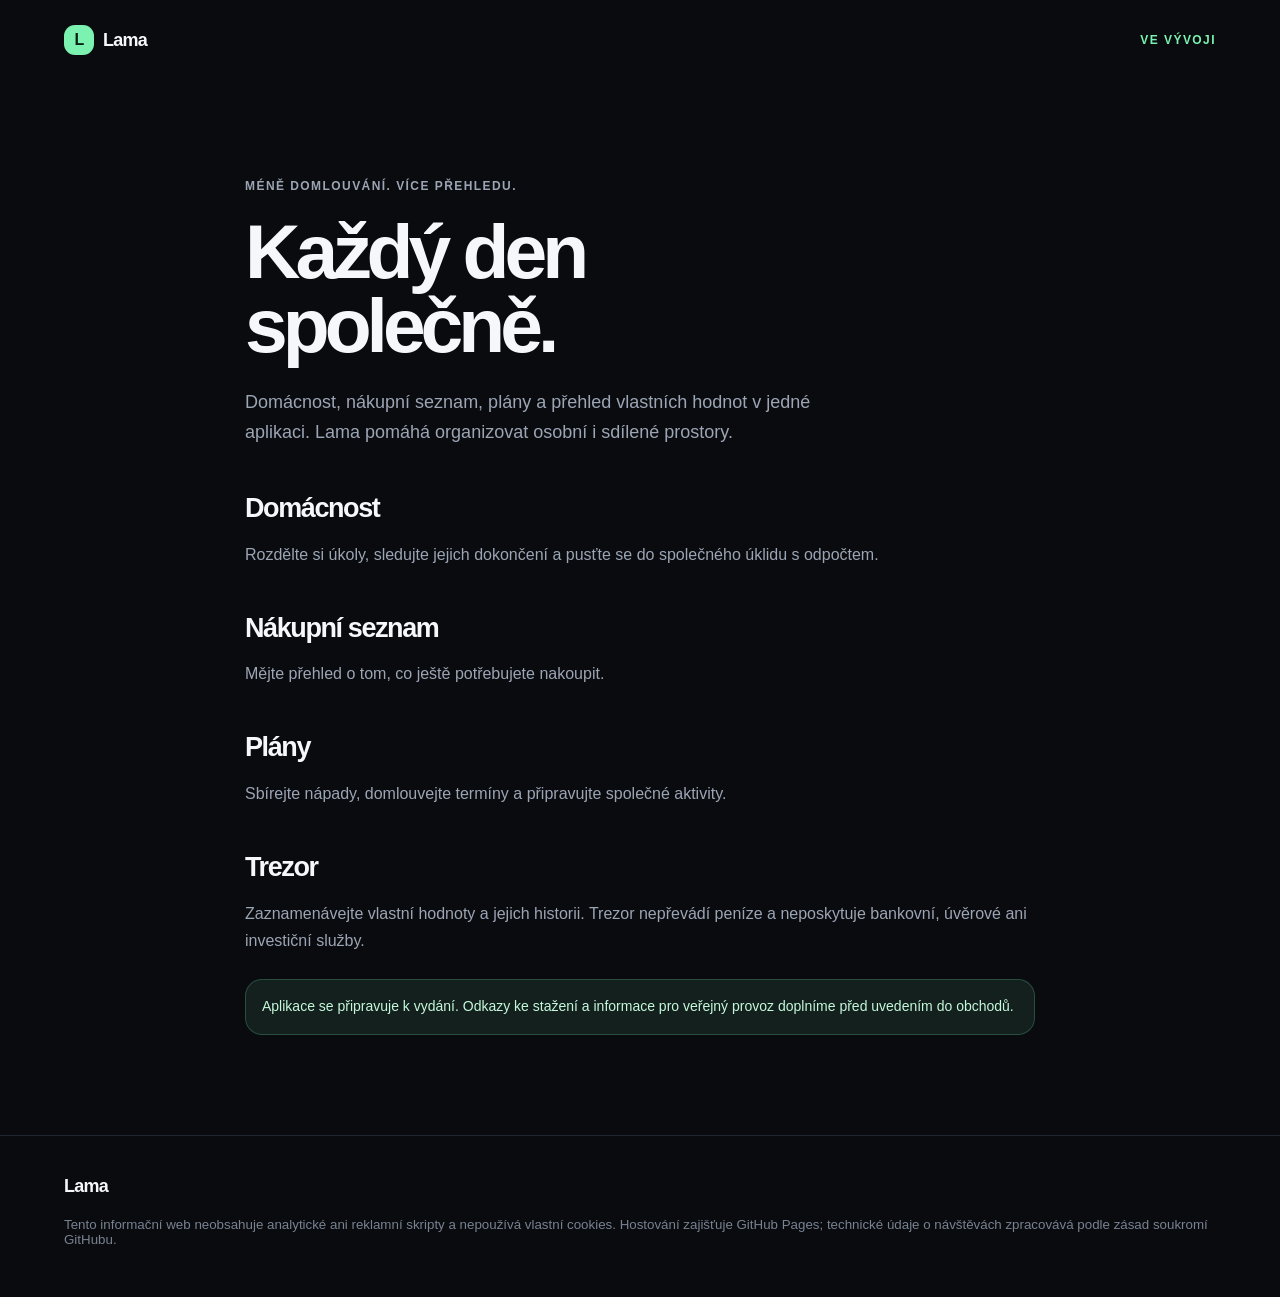
==== index.html @ 0e435565 "Publish Lama information website and authorized ads seller record" ====
<!doctype html>
<html lang="cs"><head><meta charset="utf-8"><meta name="viewport" content="width=device-width,initial-scale=1">
<meta name="description" content="Lama spojuje domácnost, nákupy, plány a přehled vlastních hodnot.">
<title>Lama — společný prostor pro každý den</title><link rel="stylesheet" href="/style.css"></head>
<body><header class="shell nav"><a class="brand" href="/" aria-label="Lama, úvod"><span class="mark" aria-hidden="true">L</span>Lama</a><span class="eyebrow">Ve vývoji</span></header>
<main class="shell legal"><p class="eyebrow">Méně domlouvání. Více přehledu.</p><h1>Každý den společně.</h1>
<p class="lede">Domácnost, nákupní seznam, plány a přehled vlastních hodnot v jedné aplikaci. Lama pomáhá organizovat osobní i sdílené prostory.</p>
<h2>Domácnost</h2><p>Rozdělte si úkoly, sledujte jejich dokončení a pusťte se do společného úklidu s odpočtem.</p>
<h2>Nákupní seznam</h2><p>Mějte přehled o tom, co ještě potřebujete nakoupit.</p>
<h2>Plány</h2><p>Sbírejte nápady, domlouvejte termíny a připravujte společné aktivity.</p>
<h2>Trezor</h2><p>Zaznamenávejte vlastní hodnoty a jejich historii. Trezor nepřevádí peníze a neposkytuje bankovní, úvěrové ani investiční služby.</p>
<div class="notice">Aplikace se připravuje k vydání. Odkazy ke stažení a informace pro veřejný provoz doplníme před uvedením do obchodů.</div>
</main><footer class="footer"><div class="shell"><a class="brand" href="/">Lama</a><small>Tento informační web neobsahuje analytické ani reklamní skripty a nepoužívá vlastní cookies. Hostování zajišťuje GitHub Pages; technické údaje o návštěvách zpracovává podle <a href="https://docs.github.com/en/site-policy/privacy-policies/github-general-privacy-statement">zásad soukromí GitHubu</a>.</small></div></footer></body></html>
---- style.css ----
:root { --ink:#f5f7fa; --muted:#9ca5b4; --surface:#11141a; --line:#242933; --mint:#7cf2b1; --night:#090b0f; }
* { box-sizing:border-box; }
html { scroll-behavior:smooth; background:var(--night); }
body { margin:0; background:var(--night); color:var(--ink); font-family:Arial, Helvetica, sans-serif; }
a { color:inherit; text-decoration:none; }
.shell { width:min(1152px, calc(100% - 40px)); margin:auto; }
.nav { align-items:center; display:flex; height:80px; justify-content:space-between; }
.brand { align-items:center; display:flex; font-size:18px; font-weight:750; gap:9px; letter-spacing:-.04em; }
.mark { align-items:center; background:var(--mint); border-radius:11px; color:#092013; display:inline-flex; font-size:16px; font-weight:900; height:30px; justify-content:center; width:30px; }
.navlinks { color:var(--muted); display:flex; font-size:14px; gap:25px; }.navlinks a:hover { color:var(--ink); }
.button { align-items:center; background:var(--mint); border-radius:999px; color:#092013; display:inline-flex; font-size:14px; font-weight:750; justify-content:center; min-height:44px; padding:0 19px; transition:transform .2s, background .2s; }.button:hover { background:#a3f7ca; transform:translateY(-1px); }.button-quiet { background:#171b22; color:var(--ink); }
.eyebrow { color:var(--mint); font-size:12px; font-weight:800; letter-spacing:.12em; text-transform:uppercase; }
.hero { padding:84px 0 95px; position:relative; overflow:hidden; }.hero:before { background:radial-gradient(circle,rgba(124,242,177,.16),transparent 67%); content:""; height:650px; position:absolute; right:-180px; top:-280px; width:650px; pointer-events:none; }.hero-grid { align-items:center; display:grid; gap:58px; grid-template-columns:1.05fr .95fr; position:relative; }
h1 { font-size:clamp(44px,6vw,78px); letter-spacing:-.065em; line-height:.96; margin:19px 0 24px; max-width:660px; }h2 { font-size:clamp(30px,4vw,49px); letter-spacing:-.052em; line-height:1.02; margin:13px 0 18px; }h3 { letter-spacing:-.03em; margin:13px 0 8px; }.lede { color:var(--muted); font-size:18px; line-height:1.6; max-width:570px; }.actions { display:flex; flex-wrap:wrap; gap:12px; margin-top:31px; }.fine { color:#707987; font-size:12px; line-height:1.5; margin-top:15px; }
.app-preview { background:linear-gradient(145deg,#1a1f28,#0f1218 66%); border:1px solid #343b47; border-radius:38px; box-shadow:0 30px 80px rgba(0,0,0,.44); margin:auto; padding:17px; transform:rotate(5deg); width:min(330px,90%); }.screen { background:#0d1015; border-radius:25px; min-height:520px; overflow:hidden; padding:23px 19px; }.screen-head { color:#a5afbc; display:flex; font-size:11px; justify-content:space-between; }.screen-title { font-size:20px; font-weight:750; letter-spacing:-.04em; margin-top:27px; }.value { font-size:39px; font-weight:800; letter-spacing:-.06em; margin-top:8px; }.rise { color:var(--mint); font-size:12px; margin-top:6px; }.chart { background:linear-gradient(180deg,rgba(124,242,177,.22),transparent); border-bottom:2px solid var(--mint); clip-path:polygon(0 82%,12% 65%,23% 72%,34% 45%,46% 58%,58% 26%,70% 39%,83% 17%,100% 0,100% 100%,0 100%); height:132px; margin-top:29px; opacity:.9; }.mini-card { background:#161a21; border:1px solid #252b34; border-radius:16px; margin-top:18px; padding:15px; }.mini-row { color:#aab2be; display:flex; font-size:12px; justify-content:space-between; }.mini-row strong { color:var(--ink); }
.section { padding:96px 0; }.section-soft { background:#0d1015; border-bottom:1px solid #1d222b; border-top:1px solid #1d222b; }.section-copy { max-width:600px; }.section-copy p { color:var(--muted); line-height:1.65; }.grid3 { display:grid; gap:16px; grid-template-columns:repeat(3,1fr); margin-top:40px; }.card { background:#11141a; border:1px solid #252b34; border-radius:22px; padding:26px; }.card p { color:var(--muted); font-size:14px; line-height:1.6; }.icon { align-items:center; background:#17231d; border-radius:12px; color:var(--mint); display:flex; font-size:19px; height:40px; justify-content:center; width:40px; }
.loop { align-items:stretch; display:grid; gap:13px; grid-template-columns:repeat(4,1fr); margin-top:42px; }.loop-step { background:#11141a; border:1px solid #252b34; border-radius:18px; min-height:153px; padding:21px; }.loop-step b { color:var(--mint); font-size:12px; letter-spacing:.1em; }.loop-step p { color:var(--muted); font-size:14px; line-height:1.5; }.split { align-items:center; display:grid; gap:76px; grid-template-columns:1fr 1fr; }.shield { align-items:center; background:radial-gradient(circle at 50% 38%,rgba(124,242,177,.24),transparent 43%),#11141a; border:1px solid #252b34; border-radius:28px; display:flex; font-size:90px; justify-content:center; min-height:330px; }.notice { background:rgba(124,242,177,.09); border:1px solid rgba(124,242,177,.22); border-radius:17px; color:#c5f8db; font-size:14px; line-height:1.55; margin-top:25px; padding:16px; }
.pricing { align-items:end; background:linear-gradient(135deg,#14211b,#11141a 60%); border:1px solid #2a4436; border-radius:27px; display:flex; justify-content:space-between; margin-top:42px; padding:34px; }.pricing p { color:var(--muted); margin:7px 0 0; }.faq { border-top:1px solid var(--line); margin-top:38px; }.faq details { border-bottom:1px solid var(--line); padding:19px 0; }.faq summary { cursor:pointer; font-weight:700; list-style:none; }.faq summary:after { color:var(--mint); content:"+"; float:right; font-size:22px; }.faq p { color:var(--muted); line-height:1.6; max-width:740px; }.footer { border-top:1px solid #202630; padding:40px 0 50px; }.footer-top { display:flex; justify-content:space-between; gap:24px; }.footer small { color:#788290; display:block; margin-top:20px; }.footer-links { color:var(--muted); display:flex; flex-wrap:wrap; font-size:13px; gap:16px; }
.legal { padding:84px 0 100px; max-width:790px; }.legal p, .legal li { color:var(--muted); line-height:1.7; }.legal h2 { font-size:27px; margin-top:47px; }.status-card { background:#11141a; border:1px solid #252b34; border-radius:20px; margin-top:28px; padding:23px; }.health { align-items:center; display:flex; justify-content:space-between; padding:12px 0; }.pill { border-radius:999px; font-size:12px; font-weight:700; padding:6px 10px; }.ok { background:#153523; color:#9cf4bf; }
@media (max-width:760px) { .shell{width:min(100% - 32px,1152px)} .navlinks{display:none} .hero{padding:52px 0 64px}.hero-grid,.split{grid-template-columns:1fr;gap:42px}.app-preview{transform:none}.grid3,.loop{grid-template-columns:1fr}.section{padding:68px 0}.pricing,.footer-top{align-items:flex-start;flex-direction:column}.pricing{gap:22px}.nav .button{min-height:38px;padding:0 14px} }
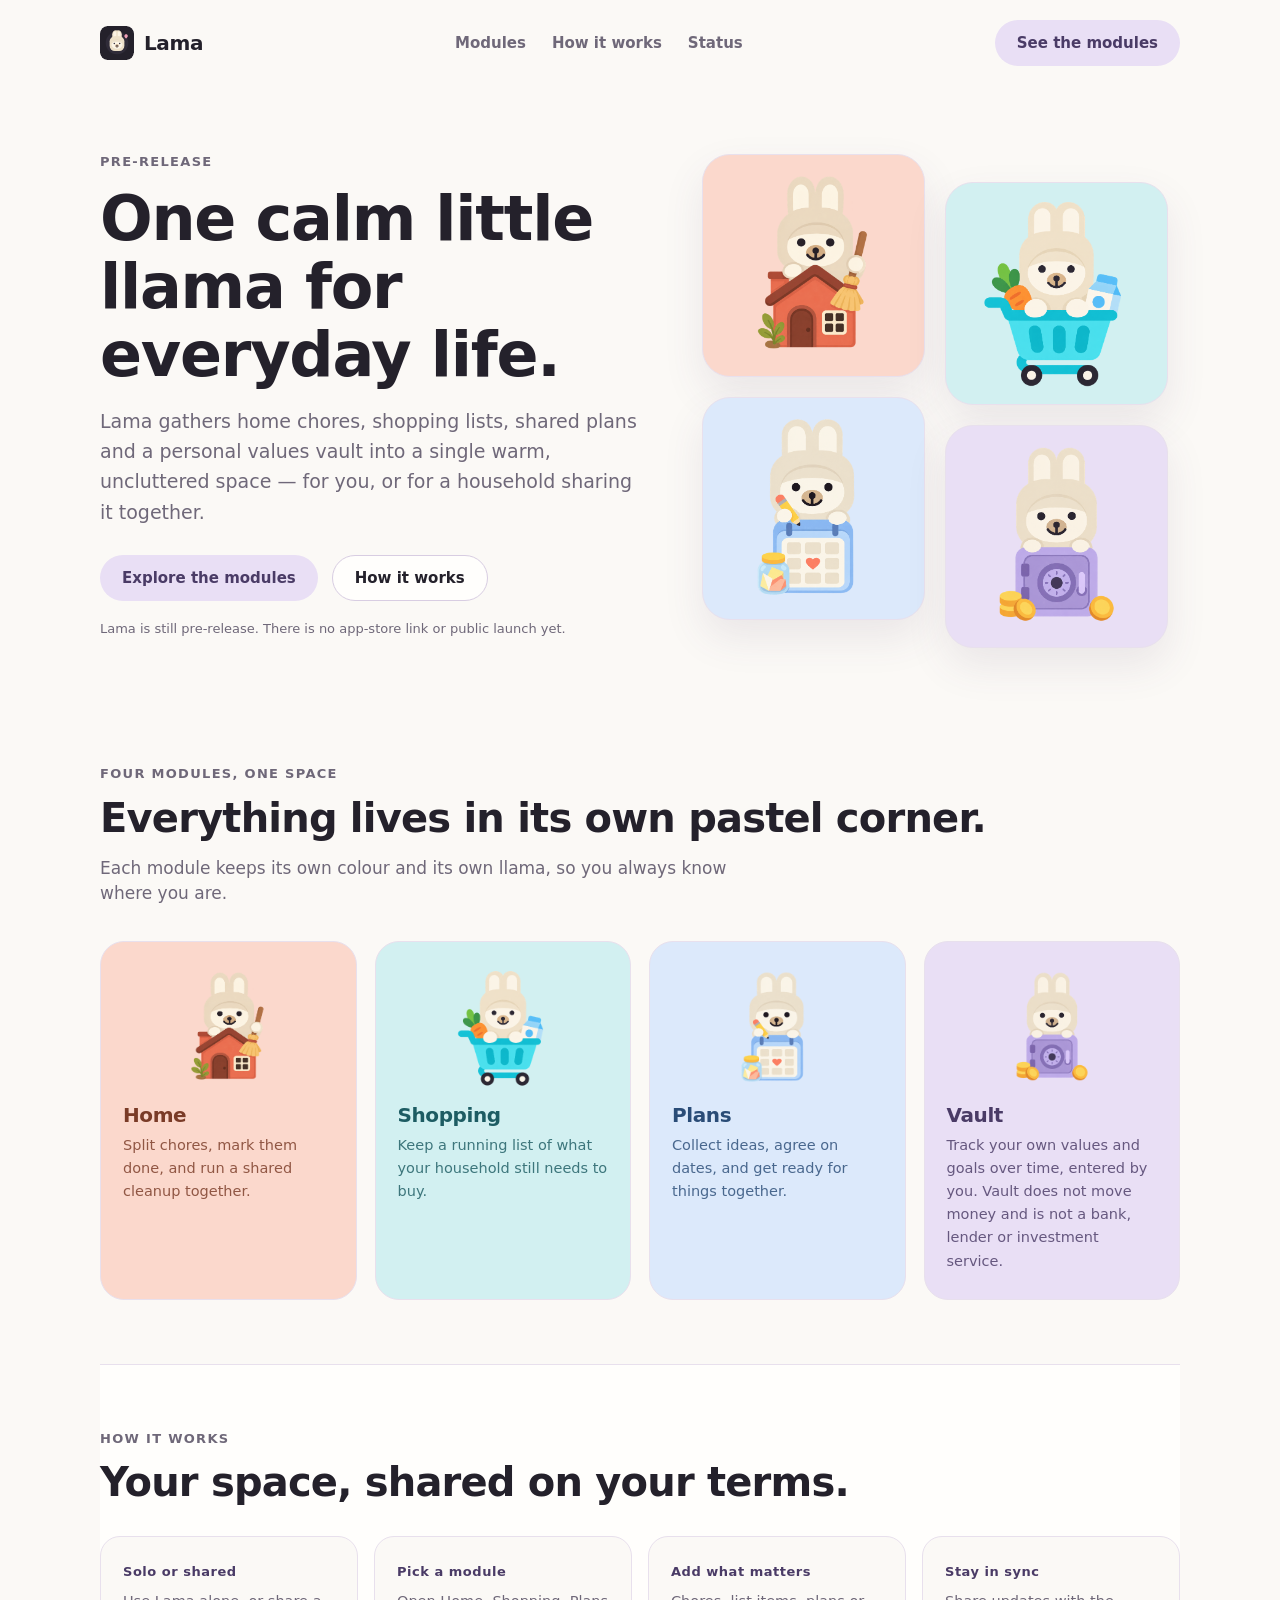
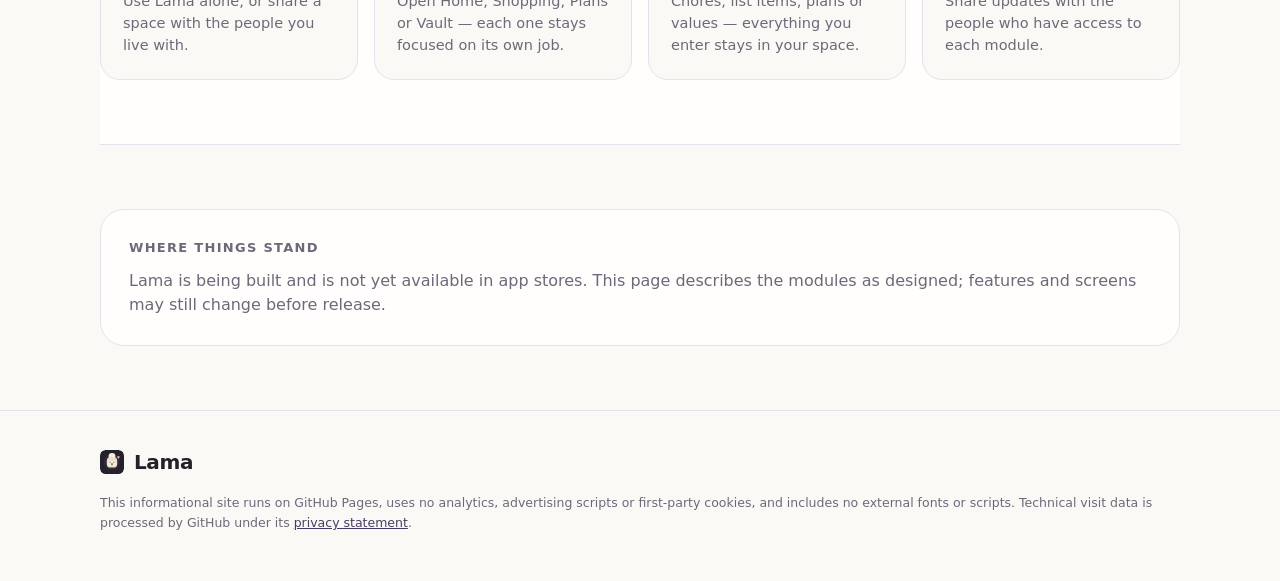
==== commit 4be92f8c: "Refresh Lama website in English with app illustrations" ====
--- a/index.html
+++ b/index.html
@@ -1,13 +1,94 @@
 <!doctype html>
-<html lang="cs"><head><meta charset="utf-8"><meta name="viewport" content="width=device-width,initial-scale=1">
-<meta name="description" content="Lama spojuje domácnost, nákupy, plány a přehled vlastních hodnot.">
-<title>Lama — společný prostor pro každý den</title><link rel="stylesheet" href="/style.css"></head>
-<body><header class="shell nav"><a class="brand" href="/" aria-label="Lama, úvod"><span class="mark" aria-hidden="true">L</span>Lama</a><span class="eyebrow">Ve vývoji</span></header>
-<main class="shell legal"><p class="eyebrow">Méně domlouvání. Více přehledu.</p><h1>Každý den společně.</h1>
-<p class="lede">Domácnost, nákupní seznam, plány a přehled vlastních hodnot v jedné aplikaci. Lama pomáhá organizovat osobní i sdílené prostory.</p>
-<h2>Domácnost</h2><p>Rozdělte si úkoly, sledujte jejich dokončení a pusťte se do společného úklidu s odpočtem.</p>
-<h2>Nákupní seznam</h2><p>Mějte přehled o tom, co ještě potřebujete nakoupit.</p>
-<h2>Plány</h2><p>Sbírejte nápady, domlouvejte termíny a připravujte společné aktivity.</p>
-<h2>Trezor</h2><p>Zaznamenávejte vlastní hodnoty a jejich historii. Trezor nepřevádí peníze a neposkytuje bankovní, úvěrové ani investiční služby.</p>
-<div class="notice">Aplikace se připravuje k vydání. Odkazy ke stažení a informace pro veřejný provoz doplníme před uvedením do obchodů.</div>
-</main><footer class="footer"><div class="shell"><a class="brand" href="/">Lama</a><small>Tento informační web neobsahuje analytické ani reklamní skripty a nepoužívá vlastní cookies. Hostování zajišťuje GitHub Pages; technické údaje o návštěvách zpracovává podle <a href="https://docs.github.com/en/site-policy/privacy-policies/github-general-privacy-statement">zásad soukromí GitHubu</a>.</small></div></footer></body></html>
+<html lang="en"><head><meta charset="utf-8"><meta name="viewport" content="width=device-width,initial-scale=1">
+<meta name="description" content="Lama brings home chores, shopping lists, plans and a personal values vault into one calm, shared space.">
+<title>Lama — one calm space for home, shopping, plans and your vault</title><link rel="stylesheet" href="/style.css"></head>
+<body>
+<header class="shell nav">
+  <a class="brand" href="/" aria-label="Lama, home">
+    <img class="brand-mark" src="/assets/lama-icon.svg" alt="" width="34" height="34">
+    <span>Lama</span>
+  </a>
+  <nav class="navlinks" aria-label="Sections">
+    <a href="#modules">Modules</a>
+    <a href="#how">How it works</a>
+    <a href="#status">Status</a>
+  </nav>
+  <a class="button" href="#modules">See the modules</a>
+</header>
+
+<main>
+  <section class="shell hero">
+    <div class="hero-grid">
+      <div class="hero-copy">
+        <p class="eyebrow">Pre-release</p>
+        <h1>One calm little llama for everyday life.</h1>
+        <p class="lede">Lama gathers home chores, shopping lists, shared plans and a personal values vault into a single warm, uncluttered space — for you, or for a household sharing it together.</p>
+        <div class="actions">
+          <a class="button" href="#modules">Explore the modules</a>
+          <a class="button button-quiet" href="#how">How it works</a>
+        </div>
+        <p class="fine">Lama is still pre-release. There is no app-store link or public launch yet.</p>
+      </div>
+      <div class="hero-art" aria-hidden="true">
+        <img src="/assets/lama-home-painted.png" alt="" class="hero-llama hero-llama-home">
+        <img src="/assets/lama-shopping-app-v3.png" alt="" class="hero-llama hero-llama-shopping">
+        <img src="/assets/lama-plans-painted.png" alt="" class="hero-llama hero-llama-plans">
+        <img src="/assets/lama-vault-app-v3.png" alt="" class="hero-llama hero-llama-vault">
+      </div>
+    </div>
+  </section>
+
+  <section id="modules" class="shell section">
+    <p class="eyebrow">Four modules, one space</p>
+    <h2>Everything lives in its own pastel corner.</h2>
+    <p class="section-lede">Each module keeps its own colour and its own llama, so you always know where you are.</p>
+    <div class="grid4">
+      <article class="card card-home">
+        <img src="/assets/lama-home-painted.png" alt="Illustration of the Lama home llama holding a broom" width="120" height="120">
+        <h3>Home</h3>
+        <p>Split chores, mark them done, and run a shared cleanup together.</p>
+      </article>
+      <article class="card card-shopping">
+        <img src="/assets/lama-shopping-app-v3.png" alt="Illustration of the Lama shopping llama with a full cart" width="120" height="120">
+        <h3>Shopping</h3>
+        <p>Keep a running list of what your household still needs to buy.</p>
+      </article>
+      <article class="card card-plans">
+        <img src="/assets/lama-plans-painted.png" alt="Illustration of the Lama plans llama holding a pencil" width="120" height="120">
+        <h3>Plans</h3>
+        <p>Collect ideas, agree on dates, and get ready for things together.</p>
+      </article>
+      <article class="card card-vault">
+        <img src="/assets/lama-vault-app-v3.png" alt="Illustration of the Lama vault llama with a safe" width="120" height="120">
+        <h3>Vault</h3>
+        <p>Track your own values and goals over time, entered by you. Vault does not move money and is not a bank, lender or investment service.</p>
+      </article>
+    </div>
+  </section>
+
+  <section id="how" class="shell section section-soft">
+    <p class="eyebrow">How it works</p>
+    <h2>Your space, shared on your terms.</h2>
+    <div class="loop">
+      <div class="loop-step"><b>Solo or shared</b><p>Use Lama alone, or share a space with the people you live with.</p></div>
+      <div class="loop-step"><b>Pick a module</b><p>Open Home, Shopping, Plans or Vault — each one stays focused on its own job.</p></div>
+      <div class="loop-step"><b>Add what matters</b><p>Chores, list items, plans or values — everything you enter stays in your space.</p></div>
+      <div class="loop-step"><b>Stay in sync</b><p>Share updates with the people who have access to each module.</p></div>
+    </div>
+  </section>
+
+  <section id="status" class="shell section">
+    <div class="status-card">
+      <p class="eyebrow">Where things stand</p>
+      <p>Lama is being built and is not yet available in app stores. This page describes the modules as designed; features and screens may still change before release.</p>
+    </div>
+  </section>
+</main>
+
+<footer class="footer">
+  <div class="shell footer-inner">
+    <a class="brand" href="/"><img class="brand-mark" src="/assets/lama-icon.svg" alt="" width="24" height="24"><span>Lama</span></a>
+    <small>This informational site runs on GitHub Pages, uses no analytics, advertising scripts or first-party cookies, and includes no external fonts or scripts. Technical visit data is processed by GitHub under its <a href="https://docs.github.com/en/site-policy/privacy-policies/github-general-privacy-statement">privacy statement</a>.</small>
+  </div>
+</footer>
+</body></html>
--- a/style.css
+++ b/style.css
@@ -1,22 +1,204 @@
-
-
-:root { --ink:#f5f7fa; --muted:#9ca5b4; --surface:#11141a; --line:#242933; --mint:#7cf2b1; --night:#090b0f; }
-* { box-sizing:border-box; }
-html { scroll-behavior:smooth; background:var(--night); }
-body { margin:0; background:var(--night); color:var(--ink); font-family:Arial, Helvetica, sans-serif; }
-a { color:inherit; text-decoration:none; }
-.shell { width:min(1152px, calc(100% - 40px)); margin:auto; }
-.nav { align-items:center; display:flex; height:80px; justify-content:space-between; }
-.brand { align-items:center; display:flex; font-size:18px; font-weight:750; gap:9px; letter-spacing:-.04em; }
-.mark { align-items:center; background:var(--mint); border-radius:11px; color:#092013; display:inline-flex; font-size:16px; font-weight:900; height:30px; justify-content:center; width:30px; }
-.navlinks { color:var(--muted); display:flex; font-size:14px; gap:25px; }.navlinks a:hover { color:var(--ink); }
-.button { align-items:center; background:var(--mint); border-radius:999px; color:#092013; display:inline-flex; font-size:14px; font-weight:750; justify-content:center; min-height:44px; padding:0 19px; transition:transform .2s, background .2s; }.button:hover { background:#a3f7ca; transform:translateY(-1px); }.button-quiet { background:#171b22; color:var(--ink); }
-.eyebrow { color:var(--mint); font-size:12px; font-weight:800; letter-spacing:.12em; text-transform:uppercase; }
-.hero { padding:84px 0 95px; position:relative; overflow:hidden; }.hero:before { background:radial-gradient(circle,rgba(124,242,177,.16),transparent 67%); content:""; height:650px; position:absolute; right:-180px; top:-280px; width:650px; pointer-events:none; }.hero-grid { align-items:center; display:grid; gap:58px; grid-template-columns:1.05fr .95fr; position:relative; }
-h1 { font-size:clamp(44px,6vw,78px); letter-spacing:-.065em; line-height:.96; margin:19px 0 24px; max-width:660px; }h2 { font-size:clamp(30px,4vw,49px); letter-spacing:-.052em; line-height:1.02; margin:13px 0 18px; }h3 { letter-spacing:-.03em; margin:13px 0 8px; }.lede { color:var(--muted); font-size:18px; line-height:1.6; max-width:570px; }.actions { display:flex; flex-wrap:wrap; gap:12px; margin-top:31px; }.fine { color:#707987; font-size:12px; line-height:1.5; margin-top:15px; }
-.app-preview { background:linear-gradient(145deg,#1a1f28,#0f1218 66%); border:1px solid #343b47; border-radius:38px; box-shadow:0 30px 80px rgba(0,0,0,.44); margin:auto; padding:17px; transform:rotate(5deg); width:min(330px,90%); }.screen { background:#0d1015; border-radius:25px; min-height:520px; overflow:hidden; padding:23px 19px; }.screen-head { color:#a5afbc; display:flex; font-size:11px; justify-content:space-between; }.screen-title { font-size:20px; font-weight:750; letter-spacing:-.04em; margin-top:27px; }.value { font-size:39px; font-weight:800; letter-spacing:-.06em; margin-top:8px; }.rise { color:var(--mint); font-size:12px; margin-top:6px; }.chart { background:linear-gradient(180deg,rgba(124,242,177,.22),transparent); border-bottom:2px solid var(--mint); clip-path:polygon(0 82%,12% 65%,23% 72%,34% 45%,46% 58%,58% 26%,70% 39%,83% 17%,100% 0,100% 100%,0 100%); height:132px; margin-top:29px; opacity:.9; }.mini-card { background:#161a21; border:1px solid #252b34; border-radius:16px; margin-top:18px; padding:15px; }.mini-row { color:#aab2be; display:flex; font-size:12px; justify-content:space-between; }.mini-row strong { color:var(--ink); }
-.section { padding:96px 0; }.section-soft { background:#0d1015; border-bottom:1px solid #1d222b; border-top:1px solid #1d222b; }.section-copy { max-width:600px; }.section-copy p { color:var(--muted); line-height:1.65; }.grid3 { display:grid; gap:16px; grid-template-columns:repeat(3,1fr); margin-top:40px; }.card { background:#11141a; border:1px solid #252b34; border-radius:22px; padding:26px; }.card p { color:var(--muted); font-size:14px; line-height:1.6; }.icon { align-items:center; background:#17231d; border-radius:12px; color:var(--mint); display:flex; font-size:19px; height:40px; justify-content:center; width:40px; }
-.loop { align-items:stretch; display:grid; gap:13px; grid-template-columns:repeat(4,1fr); margin-top:42px; }.loop-step { background:#11141a; border:1px solid #252b34; border-radius:18px; min-height:153px; padding:21px; }.loop-step b { color:var(--mint); font-size:12px; letter-spacing:.1em; }.loop-step p { color:var(--muted); font-size:14px; line-height:1.5; }.split { align-items:center; display:grid; gap:76px; grid-template-columns:1fr 1fr; }.shield { align-items:center; background:radial-gradient(circle at 50% 38%,rgba(124,242,177,.24),transparent 43%),#11141a; border:1px solid #252b34; border-radius:28px; display:flex; font-size:90px; justify-content:center; min-height:330px; }.notice { background:rgba(124,242,177,.09); border:1px solid rgba(124,242,177,.22); border-radius:17px; color:#c5f8db; font-size:14px; line-height:1.55; margin-top:25px; padding:16px; }
-.pricing { align-items:end; background:linear-gradient(135deg,#14211b,#11141a 60%); border:1px solid #2a4436; border-radius:27px; display:flex; justify-content:space-between; margin-top:42px; padding:34px; }.pricing p { color:var(--muted); margin:7px 0 0; }.faq { border-top:1px solid var(--line); margin-top:38px; }.faq details { border-bottom:1px solid var(--line); padding:19px 0; }.faq summary { cursor:pointer; font-weight:700; list-style:none; }.faq summary:after { color:var(--mint); content:"+"; float:right; font-size:22px; }.faq p { color:var(--muted); line-height:1.6; max-width:740px; }.footer { border-top:1px solid #202630; padding:40px 0 50px; }.footer-top { display:flex; justify-content:space-between; gap:24px; }.footer small { color:#788290; display:block; margin-top:20px; }.footer-links { color:var(--muted); display:flex; flex-wrap:wrap; font-size:13px; gap:16px; }
-.legal { padding:84px 0 100px; max-width:790px; }.legal p, .legal li { color:var(--muted); line-height:1.7; }.legal h2 { font-size:27px; margin-top:47px; }.status-card { background:#11141a; border:1px solid #252b34; border-radius:20px; margin-top:28px; padding:23px; }.health { align-items:center; display:flex; justify-content:space-between; padding:12px 0; }.pill { border-radius:999px; font-size:12px; font-weight:700; padding:6px 10px; }.ok { background:#153523; color:#9cf4bf; }
-@media (max-width:760px) { .shell{width:min(100% - 32px,1152px)} .navlinks{display:none} .hero{padding:52px 0 64px}.hero-grid,.split{grid-template-columns:1fr;gap:42px}.app-preview{transform:none}.grid3,.loop{grid-template-columns:1fr}.section{padding:68px 0}.pricing,.footer-top{align-items:flex-start;flex-direction:column}.pricing{gap:22px}.nav .button{min-height:38px;padding:0 14px} }
+:root {
+  --paper: #FBF9F6;
+  --paper-raised: #FFFEFC;
+  --ink: #24212B;
+  --ink-soft: #6F6879;
+  --line: #E8E0ED;
+  --line-strong: #D8CDE2;
+  --focus: #A88DCE;
+
+  --home: #FBD8CC;
+  --home-ink: #7A3B27;
+  --shopping: #D2F0F1;
+  --shopping-ink: #1D5C63;
+  --plans: #DCE9FB;
+  --plans-ink: #2A4C77;
+  --vault: #E9DFF5;
+  --vault-ink: #4A3B66;
+}
+
+* { box-sizing: border-box; }
+
+html { scroll-behavior: smooth; background: var(--paper); }
+
+body {
+  margin: 0;
+  background: var(--paper);
+  color: var(--ink);
+  font-family: -apple-system, "Segoe UI", Roboto, system-ui, sans-serif;
+  line-height: 1.5;
+}
+
+img { max-width: 100%; display: block; }
+
+a { color: inherit; }
+
+:focus-visible {
+  outline: 3px solid var(--focus);
+  outline-offset: 3px;
+  border-radius: 6px;
+}
+
+.shell { width: min(1080px, calc(100% - 40px)); margin: auto; }
+
+.nav {
+  align-items: center;
+  display: flex;
+  gap: 20px;
+  height: 86px;
+  justify-content: space-between;
+}
+
+.brand {
+  align-items: center;
+  display: flex;
+  font-size: 20px;
+  font-weight: 800;
+  gap: 10px;
+  letter-spacing: -0.02em;
+  text-decoration: none;
+}
+
+.brand-mark { border-radius: 22%; }
+
+.navlinks { display: flex; gap: 26px; font-size: 15px; font-weight: 600; color: var(--ink-soft); }
+.navlinks a { text-decoration: none; }
+.navlinks a:hover { color: var(--ink); }
+
+.button {
+  align-items: center;
+  background: var(--vault);
+  color: var(--vault-ink);
+  border-radius: 999px;
+  display: inline-flex;
+  font-size: 15px;
+  font-weight: 700;
+  justify-content: center;
+  min-height: 46px;
+  padding: 0 22px;
+  text-decoration: none;
+  transition: transform 0.15s ease;
+}
+.button:hover { transform: translateY(-1px); }
+.button-quiet { background: var(--paper-raised); color: var(--ink); border: 1.5px solid var(--line-strong); }
+
+.eyebrow {
+  color: var(--ink-soft);
+  font-size: 13px;
+  font-weight: 800;
+  letter-spacing: 0.1em;
+  text-transform: uppercase;
+}
+
+h1, h2, h3 { letter-spacing: -0.02em; line-height: 1.1; margin: 0 0 16px; }
+h1 { font-size: clamp(38px, 5.5vw, 62px); margin-top: 14px; max-width: 640px; }
+h2 { font-size: clamp(28px, 3.6vw, 40px); margin-top: 8px; }
+h3 { font-size: 20px; margin: 4px 0 8px; }
+
+p { margin: 0 0 12px; }
+.lede { color: var(--ink-soft); font-size: 19px; line-height: 1.6; max-width: 560px; }
+.section-lede { color: var(--ink-soft); font-size: 17px; max-width: 640px; }
+.fine { color: var(--ink-soft); font-size: 13px; margin-top: 18px; }
+
+.hero { padding: 56px 0 40px; }
+.hero-grid {
+  align-items: center;
+  display: grid;
+  gap: 48px;
+  grid-template-columns: 1.05fr 0.95fr;
+}
+.actions { display: flex; flex-wrap: wrap; gap: 14px; margin-top: 28px; }
+
+.hero-art {
+  display: grid;
+  grid-template-columns: 1fr 1fr;
+  gap: 20px;
+  padding: 12px;
+}
+.hero-llama {
+  aspect-ratio: 1;
+  background: var(--paper-raised);
+  border: 1px solid var(--line);
+  border-radius: 28px;
+  object-fit: contain;
+  padding: 14px;
+  box-shadow: 0 18px 40px rgba(90, 70, 110, 0.1);
+}
+.hero-llama-home { background: var(--home); }
+.hero-llama-shopping { background: var(--shopping); margin-top: 28px; }
+.hero-llama-plans { background: var(--plans); margin-top: -28px; }
+.hero-llama-vault { background: var(--vault); }
+
+.section { padding: 64px 0; }
+.section-soft { background: var(--paper-raised); border-top: 1px solid var(--line); border-bottom: 1px solid var(--line); }
+
+.grid4 {
+  display: grid;
+  gap: 18px;
+  grid-template-columns: repeat(4, 1fr);
+  margin-top: 34px;
+}
+.card {
+  border-radius: 24px;
+  padding: 26px 22px;
+  border: 1px solid var(--line);
+}
+.card img { margin: 0 auto 16px; }
+.card p { color: var(--ink-soft); font-size: 14.5px; line-height: 1.6; margin: 0; }
+.card-home { background: var(--home); color: var(--home-ink); }
+.card-home p { color: var(--home-ink); opacity: 0.82; }
+.card-shopping { background: var(--shopping); color: var(--shopping-ink); }
+.card-shopping p { color: var(--shopping-ink); opacity: 0.82; }
+.card-plans { background: var(--plans); color: var(--plans-ink); }
+.card-plans p { color: var(--plans-ink); opacity: 0.82; }
+.card-vault { background: var(--vault); color: var(--vault-ink); }
+.card-vault p { color: var(--vault-ink); opacity: 0.82; }
+
+.loop {
+  display: grid;
+  gap: 16px;
+  grid-template-columns: repeat(4, 1fr);
+  margin-top: 32px;
+}
+.loop-step {
+  background: var(--paper);
+  border: 1px solid var(--line);
+  border-radius: 20px;
+  padding: 22px;
+}
+.loop-step b { color: var(--vault-ink); font-size: 13px; letter-spacing: 0.04em; }
+.loop-step p { color: var(--ink-soft); font-size: 14.5px; margin: 8px 0 0; }
+
+.status-card {
+  background: var(--paper-raised);
+  border: 1px solid var(--line);
+  border-radius: 24px;
+  padding: 28px;
+}
+.status-card p:last-child { margin-bottom: 0; color: var(--ink-soft); }
+
+.footer { border-top: 1px solid var(--line); padding: 36px 0 48px; }
+.footer-inner { display: flex; flex-direction: column; gap: 16px; }
+.footer small { color: var(--ink-soft); font-size: 12.5px; line-height: 1.6; }
+.footer small a { color: var(--vault-ink); }
+
+@media (prefers-reduced-motion: reduce) {
+  html { scroll-behavior: auto; }
+  .button { transition: none; }
+}
+
+@media (max-width: 860px) {
+  .grid4 { grid-template-columns: repeat(2, 1fr); }
+  .loop { grid-template-columns: repeat(2, 1fr); }
+}
+
+@media (max-width: 720px) {
+  .navlinks { display: none; }
+  .hero-grid { grid-template-columns: 1fr; gap: 36px; }
+  .hero-art { order: -1; max-width: 380px; margin: auto; }
+}
+
+@media (max-width: 480px) {
+  .grid4, .loop { grid-template-columns: 1fr; }
+  .nav .button { padding: 0 16px; min-height: 40px; font-size: 14px; }
+}
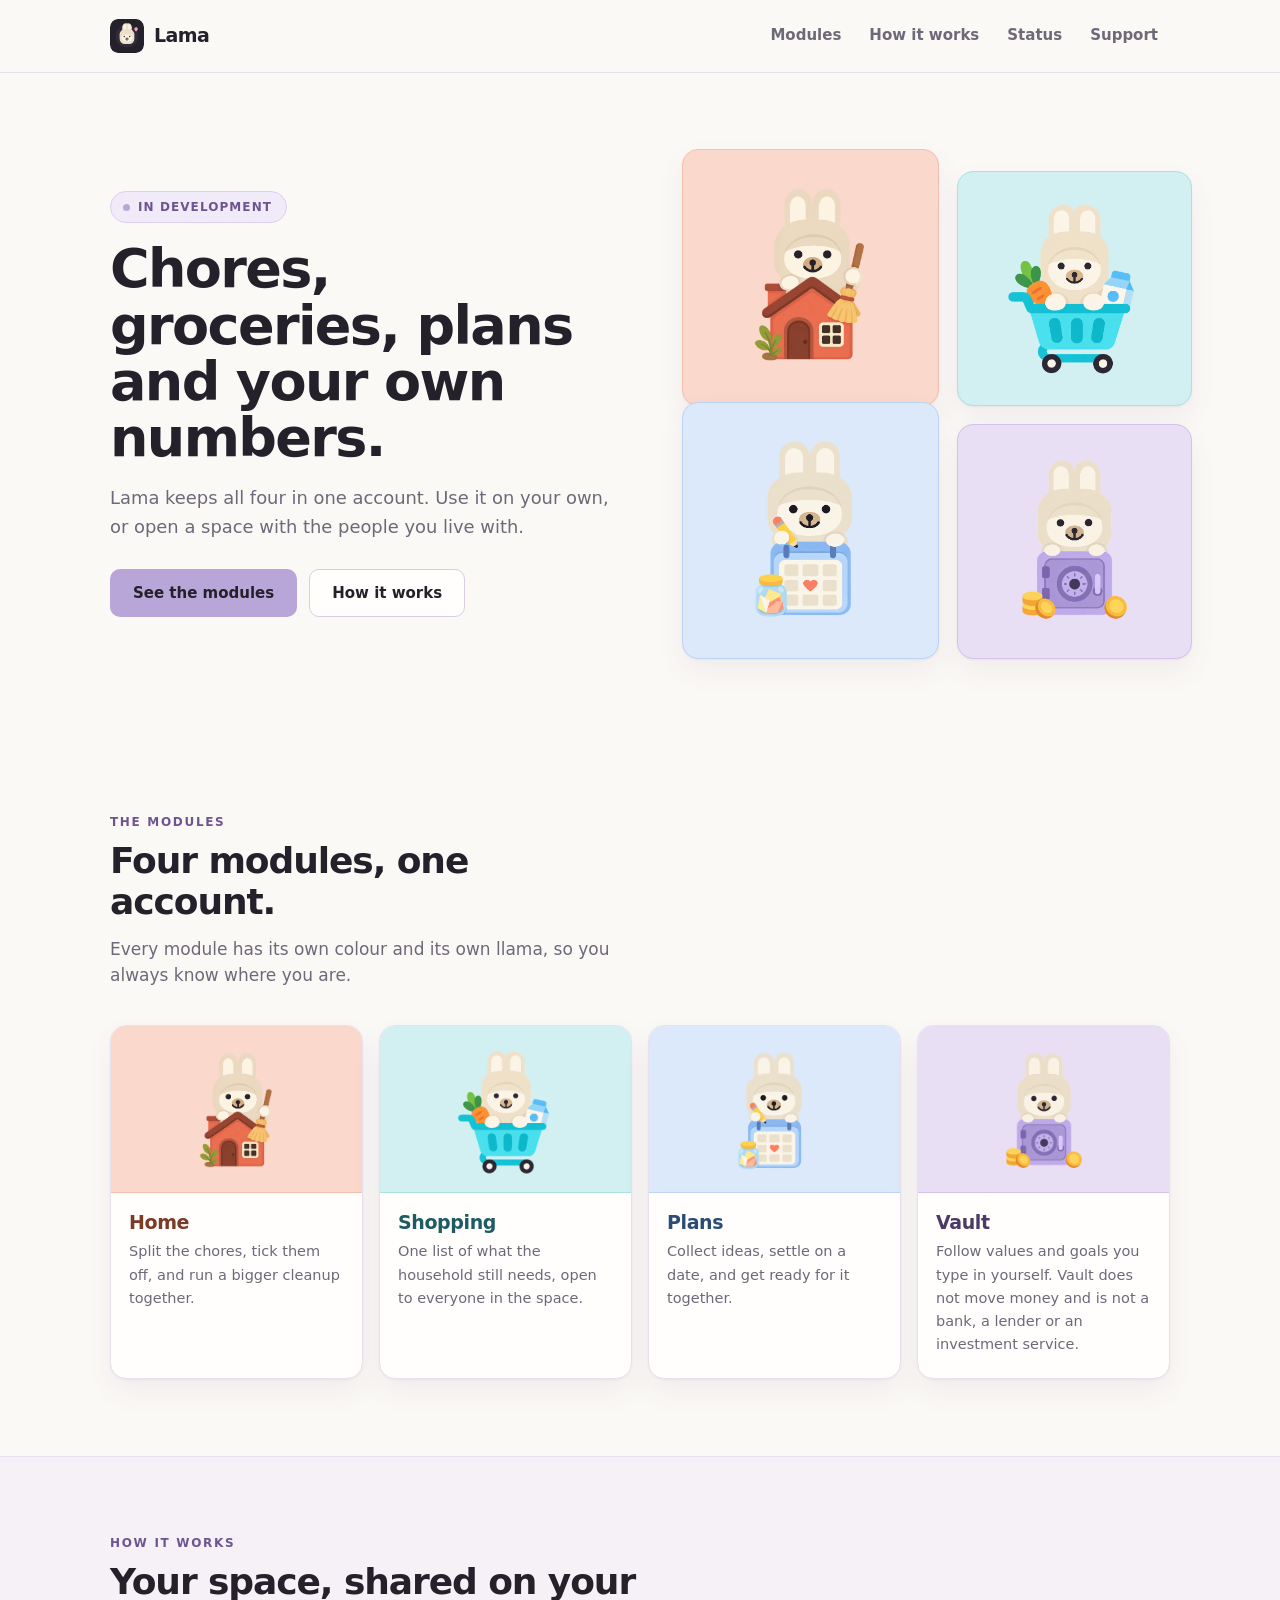
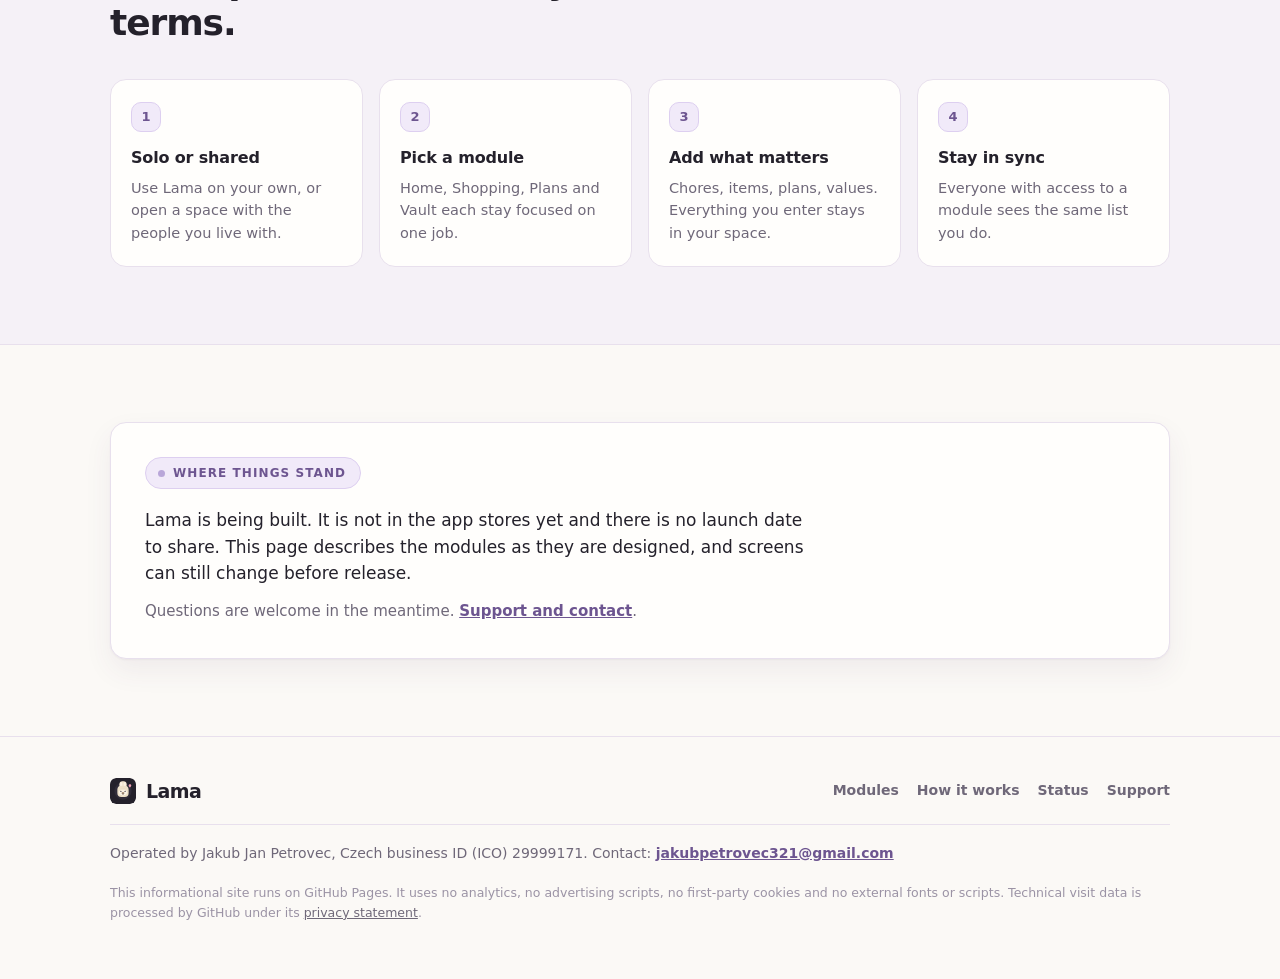
==== commit e5a6f51d: "Polish Lama website and add operator support contact" ====
--- a/index.html
+++ b/index.html
@@ -1,94 +1,154 @@
 <!doctype html>
-<html lang="en"><head><meta charset="utf-8"><meta name="viewport" content="width=device-width,initial-scale=1">
-<meta name="description" content="Lama brings home chores, shopping lists, plans and a personal values vault into one calm, shared space.">
-<title>Lama — one calm space for home, shopping, plans and your vault</title><link rel="stylesheet" href="/style.css"></head>
+<html lang="en">
+<head>
+<meta charset="utf-8">
+<meta name="viewport" content="width=device-width,initial-scale=1">
+<meta name="description" content="Lama keeps chores, the shopping list, shared plans and a vault of your own values in one account. Use it alone or share a space with the people you live with.">
+<meta name="theme-color" content="#FBF9F6" media="(prefers-color-scheme: light)">
+<meta name="theme-color" content="#24212B" media="(prefers-color-scheme: dark)">
+<title>Lama: chores, shopping, plans and your vault in one app</title>
+<link rel="icon" href="/assets/lama-icon.svg" type="image/svg+xml">
+<link rel="stylesheet" href="/style.css">
+</head>
 <body>
-<header class="shell nav">
-  <a class="brand" href="/" aria-label="Lama, home">
-    <img class="brand-mark" src="/assets/lama-icon.svg" alt="" width="34" height="34">
-    <span>Lama</span>
-  </a>
-  <nav class="navlinks" aria-label="Sections">
-    <a href="#modules">Modules</a>
-    <a href="#how">How it works</a>
-    <a href="#status">Status</a>
-  </nav>
-  <a class="button" href="#modules">See the modules</a>
+<a class="skip" href="#main">Skip to content</a>
+
+<header class="topbar">
+  <div class="shell nav">
+    <a class="brand" href="/" aria-label="Lama, home">
+      <img class="brand-mark" src="/assets/lama-icon.svg" alt="" width="34" height="34">
+      <span>Lama</span>
+    </a>
+    <nav class="navlinks" aria-label="Sections">
+      <a href="#modules">Modules</a>
+      <a href="#how">How it works</a>
+      <a href="#status">Status</a>
+      <a href="/support/">Support</a>
+    </nav>
+  </div>
 </header>
 
-<main>
+<main id="main">
   <section class="shell hero">
-    <div class="hero-grid">
-      <div class="hero-copy">
-        <p class="eyebrow">Pre-release</p>
-        <h1>One calm little llama for everyday life.</h1>
-        <p class="lede">Lama gathers home chores, shopping lists, shared plans and a personal values vault into a single warm, uncluttered space — for you, or for a household sharing it together.</p>
-        <div class="actions">
-          <a class="button" href="#modules">Explore the modules</a>
-          <a class="button button-quiet" href="#how">How it works</a>
-        </div>
-        <p class="fine">Lama is still pre-release. There is no app-store link or public launch yet.</p>
+    <div class="hero-copy">
+      <p class="badge"><span class="badge-dot" aria-hidden="true"></span>In development</p>
+      <h1>Chores, groceries, plans and your own numbers.</h1>
+      <p class="lede">Lama keeps all four in one account. Use it on your own, or open a space with the people you live with.</p>
+      <div class="actions">
+        <a class="button" href="#modules">See the modules</a>
+        <a class="button button-quiet" href="#how">How it works</a>
       </div>
-      <div class="hero-art" aria-hidden="true">
-        <img src="/assets/lama-home-painted.png" alt="" class="hero-llama hero-llama-home">
-        <img src="/assets/lama-shopping-app-v3.png" alt="" class="hero-llama hero-llama-shopping">
-        <img src="/assets/lama-plans-painted.png" alt="" class="hero-llama hero-llama-plans">
-        <img src="/assets/lama-vault-app-v3.png" alt="" class="hero-llama hero-llama-vault">
-      </div>
+    </div>
+    <div class="hero-art" aria-hidden="true">
+      <div class="tile tile-home"><img src="/assets/lama-home-painted.png" alt="" width="220" height="220"></div>
+      <div class="tile tile-shopping"><img src="/assets/lama-shopping-app-v3.png" alt="" width="220" height="220"></div>
+      <div class="tile tile-plans"><img src="/assets/lama-plans-painted.png" alt="" width="220" height="220"></div>
+      <div class="tile tile-vault"><img src="/assets/lama-vault-app-v3.png" alt="" width="220" height="220"></div>
     </div>
   </section>
 
   <section id="modules" class="shell section">
-    <p class="eyebrow">Four modules, one space</p>
-    <h2>Everything lives in its own pastel corner.</h2>
-    <p class="section-lede">Each module keeps its own colour and its own llama, so you always know where you are.</p>
-    <div class="grid4">
-      <article class="card card-home">
-        <img src="/assets/lama-home-painted.png" alt="Illustration of the Lama home llama holding a broom" width="120" height="120">
-        <h3>Home</h3>
-        <p>Split chores, mark them done, and run a shared cleanup together.</p>
+    <div class="section-head">
+      <p class="eyebrow">The modules</p>
+      <h2>Four modules, one account.</h2>
+      <p class="section-lede">Every module has its own colour and its own llama, so you always know where you are.</p>
+    </div>
+    <div class="modules">
+      <article class="module module-home">
+        <div class="module-band">
+          <img src="/assets/lama-home-painted.png" alt="The Lama home llama sitting on a house with a broom" width="200" height="200" loading="lazy">
+        </div>
+        <div class="module-body">
+          <h3>Home</h3>
+          <p>Split the chores, tick them off, and run a bigger cleanup together.</p>
+        </div>
       </article>
-      <article class="card card-shopping">
-        <img src="/assets/lama-shopping-app-v3.png" alt="Illustration of the Lama shopping llama with a full cart" width="120" height="120">
-        <h3>Shopping</h3>
-        <p>Keep a running list of what your household still needs to buy.</p>
+      <article class="module module-shopping">
+        <div class="module-band">
+          <img src="/assets/lama-shopping-app-v3.png" alt="The Lama shopping llama riding in a full cart" width="200" height="200" loading="lazy">
+        </div>
+        <div class="module-body">
+          <h3>Shopping</h3>
+          <p>One list of what the household still needs, open to everyone in the space.</p>
+        </div>
       </article>
-      <article class="card card-plans">
-        <img src="/assets/lama-plans-painted.png" alt="Illustration of the Lama plans llama holding a pencil" width="120" height="120">
-        <h3>Plans</h3>
-        <p>Collect ideas, agree on dates, and get ready for things together.</p>
+      <article class="module module-plans">
+        <div class="module-band">
+          <img src="/assets/lama-plans-painted.png" alt="The Lama plans llama holding a pencil next to a calendar" width="200" height="200" loading="lazy">
+        </div>
+        <div class="module-body">
+          <h3>Plans</h3>
+          <p>Collect ideas, settle on a date, and get ready for it together.</p>
+        </div>
       </article>
-      <article class="card card-vault">
-        <img src="/assets/lama-vault-app-v3.png" alt="Illustration of the Lama vault llama with a safe" width="120" height="120">
-        <h3>Vault</h3>
-        <p>Track your own values and goals over time, entered by you. Vault does not move money and is not a bank, lender or investment service.</p>
+      <article class="module module-vault">
+        <div class="module-band">
+          <img src="/assets/lama-vault-app-v3.png" alt="The Lama vault llama leaning on a safe" width="200" height="200" loading="lazy">
+        </div>
+        <div class="module-body">
+          <h3>Vault</h3>
+          <p>Follow values and goals you type in yourself. Vault does not move money and is not a bank, a lender or an investment service.</p>
+        </div>
       </article>
     </div>
   </section>
 
-  <section id="how" class="shell section section-soft">
-    <p class="eyebrow">How it works</p>
-    <h2>Your space, shared on your terms.</h2>
-    <div class="loop">
-      <div class="loop-step"><b>Solo or shared</b><p>Use Lama alone, or share a space with the people you live with.</p></div>
-      <div class="loop-step"><b>Pick a module</b><p>Open Home, Shopping, Plans or Vault — each one stays focused on its own job.</p></div>
-      <div class="loop-step"><b>Add what matters</b><p>Chores, list items, plans or values — everything you enter stays in your space.</p></div>
-      <div class="loop-step"><b>Stay in sync</b><p>Share updates with the people who have access to each module.</p></div>
+  <section id="how" class="section section-soft">
+    <div class="shell">
+      <div class="section-head">
+        <p class="eyebrow">How it works</p>
+        <h2>Your space, shared on your terms.</h2>
+      </div>
+      <ol class="loop" role="list">
+        <li class="loop-step">
+          <b>Solo or shared</b>
+          <p>Use Lama on your own, or open a space with the people you live with.</p>
+        </li>
+        <li class="loop-step">
+          <b>Pick a module</b>
+          <p>Home, Shopping, Plans and Vault each stay focused on one job.</p>
+        </li>
+        <li class="loop-step">
+          <b>Add what matters</b>
+          <p>Chores, items, plans, values. Everything you enter stays in your space.</p>
+        </li>
+        <li class="loop-step">
+          <b>Stay in sync</b>
+          <p>Everyone with access to a module sees the same list you do.</p>
+        </li>
+      </ol>
     </div>
   </section>
 
   <section id="status" class="shell section">
-    <div class="status-card">
-      <p class="eyebrow">Where things stand</p>
-      <p>Lama is being built and is not yet available in app stores. This page describes the modules as designed; features and screens may still change before release.</p>
+    <div class="status">
+      <p class="badge"><span class="badge-dot" aria-hidden="true"></span>Where things stand</p>
+      <p class="status-text">Lama is being built. It is not in the app stores yet and there is no launch date to share. This page describes the modules as they are designed, and screens can still change before release.</p>
+      <p class="status-note">Questions are welcome in the meantime. <a href="/support/">Support and contact</a>.</p>
     </div>
   </section>
 </main>
 
 <footer class="footer">
   <div class="shell footer-inner">
-    <a class="brand" href="/"><img class="brand-mark" src="/assets/lama-icon.svg" alt="" width="24" height="24"><span>Lama</span></a>
-    <small>This informational site runs on GitHub Pages, uses no analytics, advertising scripts or first-party cookies, and includes no external fonts or scripts. Technical visit data is processed by GitHub under its <a href="https://docs.github.com/en/site-policy/privacy-policies/github-general-privacy-statement">privacy statement</a>.</small>
+    <div class="footer-top">
+      <a class="brand" href="/">
+        <img class="brand-mark" src="/assets/lama-icon.svg" alt="" width="26" height="26">
+        <span>Lama</span>
+      </a>
+      <nav class="footer-links" aria-label="Footer">
+        <a href="#modules">Modules</a>
+        <a href="#how">How it works</a>
+        <a href="#status">Status</a>
+        <a href="/support/">Support</a>
+      </nav>
+    </div>
+    <p class="footer-operator">
+      Operated by Jakub Jan Petrovec, Czech business ID (ICO) 29999171.
+      Contact: <a href="mailto:jakubpetrovec321@gmail.com">jakubpetrovec321@gmail.com</a>
+    </p>
+    <small>This informational site runs on GitHub Pages. It uses no analytics, no advertising scripts, no first-party cookies and no external fonts or scripts. Technical visit data is processed by GitHub under its <a href="https://docs.github.com/en/site-policy/privacy-policies/github-general-privacy-statement">privacy statement</a>.</small>
   </div>
 </footer>
-</body></html>
+</body>
+</html>
--- a/style.css
+++ b/style.css
@@ -1,37 +1,106 @@
+/* Lama informational site.
+   Light and dark are the same layout with a different set of custom properties.
+   No external fonts, no scripts, no tracking. */
+
 :root {
+  color-scheme: light dark;
+
   --paper: #FBF9F6;
   --paper-raised: #FFFEFC;
+  --paper-sunken: #F5F1F7;
   --ink: #24212B;
   --ink-soft: #6F6879;
+  --ink-faint: #9B93A5;
   --line: #E8E0ED;
   --line-strong: #D8CDE2;
   --focus: #A88DCE;
 
+  --accent: #B9A6D9;
+  --accent-soft: #F1EAF9;
+  --accent-line: #DDCFF0;
+  --accent-ink: #6D5590;
+
   --home: #FBD8CC;
+  --home-line: #F3C0AE;
   --home-ink: #7A3B27;
   --shopping: #D2F0F1;
+  --shopping-line: #ADE0E2;
   --shopping-ink: #1D5C63;
   --plans: #DCE9FB;
+  --plans-line: #BCD4F3;
   --plans-ink: #2A4C77;
   --vault: #E9DFF5;
+  --vault-line: #D3C2EB;
   --vault-ink: #4A3B66;
+
+  --r-card: 16px;
+  --r-inner: 12px;
+  --r-chip: 10px;
+  --r-pill: 999px;
+
+  --shadow-card: 0 1px 2px rgba(80, 62, 100, 0.05), 0 12px 28px rgba(80, 62, 100, 0.07);
+  --shadow-lift: 0 2px 4px rgba(80, 62, 100, 0.06), 0 20px 40px rgba(80, 62, 100, 0.12);
+
+  --gutter: 20px;
+  --shell: 1060px;
+  --bar: 72px;
+}
+
+@media (prefers-color-scheme: dark) {
+  :root {
+    --paper: #24212B;
+    --paper-raised: #302C39;
+    --paper-sunken: #1B1921;
+    --ink: #FFF8E8;
+    --ink-soft: #B9ACC9;
+    --ink-faint: #8E819E;
+    --line: #443D4D;
+    --line-strong: #574C63;
+    --focus: #D1BDF2;
+
+    --accent: #B7A1DB;
+    --accent-soft: #3A3247;
+    --accent-line: #5B4A73;
+    --accent-ink: #C5B5E6;
+
+    --home: #4A2F26;
+    --home-line: #74483A;
+    --home-ink: #F3C3B0;
+    --shopping: #1E4247;
+    --shopping-line: #336269;
+    --shopping-ink: #A9E2E6;
+    --plans: #26364F;
+    --plans-line: #3F5678;
+    --plans-ink: #C0D6F3;
+    --vault: #3A3247;
+    --vault-line: #5B4A73;
+    --vault-ink: #C5B5E6;
+
+    --shadow-card: 0 1px 2px rgba(8, 6, 12, 0.4), 0 12px 28px rgba(8, 6, 12, 0.35);
+    --shadow-lift: 0 2px 4px rgba(8, 6, 12, 0.45), 0 20px 40px rgba(8, 6, 12, 0.45);
+  }
 }
 
 * { box-sizing: border-box; }
 
-html { scroll-behavior: smooth; background: var(--paper); }
+html {
+  scroll-behavior: smooth;
+  background: var(--paper);
+  -webkit-text-size-adjust: 100%;
+}
 
 body {
   margin: 0;
   background: var(--paper);
   color: var(--ink);
-  font-family: -apple-system, "Segoe UI", Roboto, system-ui, sans-serif;
-  line-height: 1.5;
+  font-family: -apple-system, BlinkMacSystemFont, "Segoe UI", Roboto, system-ui, sans-serif;
+  font-size: 16px;
+  line-height: 1.55;
 }
 
 img { max-width: 100%; display: block; }
-
 a { color: inherit; }
+p { margin: 0 0 12px; }
 
 :focus-visible {
   outline: 3px solid var(--focus);
@@ -39,166 +108,509 @@
   border-radius: 6px;
 }
 
-.shell { width: min(1080px, calc(100% - 40px)); margin: auto; }
+.skip {
+  position: absolute;
+  left: -9999px;
+  top: 8px;
+  background: var(--paper-raised);
+  border: 1px solid var(--line-strong);
+  border-radius: var(--r-chip);
+  font-weight: 700;
+  padding: 10px 16px;
+  z-index: 20;
+}
+.skip:focus { left: 16px; }
+
+.shell {
+  width: min(var(--shell), calc(100% - 2 * var(--gutter)));
+  margin-inline: auto;
+}
+
+section[id] { scroll-margin-top: calc(var(--bar) + 12px); }
+
+/* ------------------------------------------------------------------ top bar */
+
+.topbar {
+  background: var(--paper);
+  border-bottom: 1px solid var(--line);
+  position: sticky;
+  top: 0;
+  z-index: 10;
+}
 
 .nav {
   align-items: center;
   display: flex;
-  gap: 20px;
-  height: 86px;
+  gap: 24px;
+  height: var(--bar);
   justify-content: space-between;
 }
 
 .brand {
   align-items: center;
   display: flex;
-  font-size: 20px;
+  font-size: 19px;
   font-weight: 800;
   gap: 10px;
+  letter-spacing: -0.03em;
+  text-decoration: none;
+}
+.brand-mark { border-radius: 24%; }
+
+.navlinks {
+  color: var(--ink-soft);
+  display: flex;
+  font-size: 15px;
+  font-weight: 600;
+  gap: 4px;
+}
+.navlinks a {
+  border-radius: var(--r-chip);
+  padding: 8px 12px;
+  text-decoration: none;
+  transition: background-color 160ms ease, color 160ms ease;
+}
+.navlinks a:hover {
+  background: var(--accent-soft);
+  color: var(--accent-ink);
+}
+.navlinks a[aria-current="page"] { color: var(--ink); }
+
+/* ---------------------------------------------------------------- type scale */
+
+h1, h2, h3 { margin: 0; letter-spacing: -0.03em; }
+
+h1 {
+  font-size: clamp(34px, 5.6vw, 54px);
+  line-height: 1.04;
+  margin: 18px 0 18px;
+  max-width: 15ch;
+}
+
+h2 {
+  font-size: clamp(26px, 3.4vw, 36px);
+  line-height: 1.12;
+}
+
+h3 {
+  font-size: 19px;
   letter-spacing: -0.02em;
-  text-decoration: none;
-}
-
-.brand-mark { border-radius: 22%; }
-
-.navlinks { display: flex; gap: 26px; font-size: 15px; font-weight: 600; color: var(--ink-soft); }
-.navlinks a { text-decoration: none; }
-.navlinks a:hover { color: var(--ink); }
+  line-height: 1.25;
+  margin-bottom: 6px;
+}
+
+.lede {
+  color: var(--ink-soft);
+  font-size: clamp(17px, 1.4vw, 19px);
+  line-height: 1.6;
+  margin: 0;
+  max-width: 46ch;
+}
+
+.eyebrow {
+  color: var(--accent-ink);
+  font-size: 12px;
+  font-weight: 800;
+  letter-spacing: 0.14em;
+  margin: 0 0 10px;
+  text-transform: uppercase;
+}
+
+.badge {
+  align-items: center;
+  background: var(--accent-soft);
+  border: 1px solid var(--accent-line);
+  border-radius: var(--r-pill);
+  color: var(--accent-ink);
+  display: inline-flex;
+  font-size: 12px;
+  font-weight: 800;
+  gap: 8px;
+  letter-spacing: 0.09em;
+  margin: 0;
+  padding: 6px 14px 6px 12px;
+  text-transform: uppercase;
+}
+.badge-dot {
+  background: var(--accent);
+  border-radius: var(--r-pill);
+  height: 7px;
+  width: 7px;
+}
+
+/* ---------------------------------------------------------------- buttons */
 
 .button {
   align-items: center;
-  background: var(--vault);
-  color: var(--vault-ink);
-  border-radius: 999px;
+  background: var(--accent);
+  border: 1px solid transparent;
+  border-radius: var(--r-chip);
+  color: #24212B;
   display: inline-flex;
   font-size: 15px;
   font-weight: 700;
   justify-content: center;
-  min-height: 46px;
+  min-height: 48px;
   padding: 0 22px;
   text-decoration: none;
-  transition: transform 0.15s ease;
-}
-.button:hover { transform: translateY(-1px); }
-.button-quiet { background: var(--paper-raised); color: var(--ink); border: 1.5px solid var(--line-strong); }
-
-.eyebrow {
-  color: var(--ink-soft);
-  font-size: 13px;
-  font-weight: 800;
-  letter-spacing: 0.1em;
-  text-transform: uppercase;
-}
-
-h1, h2, h3 { letter-spacing: -0.02em; line-height: 1.1; margin: 0 0 16px; }
-h1 { font-size: clamp(38px, 5.5vw, 62px); margin-top: 14px; max-width: 640px; }
-h2 { font-size: clamp(28px, 3.6vw, 40px); margin-top: 8px; }
-h3 { font-size: 20px; margin: 4px 0 8px; }
-
-p { margin: 0 0 12px; }
-.lede { color: var(--ink-soft); font-size: 19px; line-height: 1.6; max-width: 560px; }
-.section-lede { color: var(--ink-soft); font-size: 17px; max-width: 640px; }
-.fine { color: var(--ink-soft); font-size: 13px; margin-top: 18px; }
-
-.hero { padding: 56px 0 40px; }
-.hero-grid {
+  transition: transform 160ms ease, box-shadow 160ms ease, background-color 160ms ease;
+}
+.button:hover {
+  box-shadow: var(--shadow-lift);
+  transform: translateY(-2px);
+}
+.button:active { transform: translateY(0); }
+
+.button-quiet {
+  background: var(--paper-raised);
+  border-color: var(--line-strong);
+  color: var(--ink);
+}
+
+/* ------------------------------------------------------------------- hero */
+
+.hero {
   align-items: center;
   display: grid;
-  gap: 48px;
-  grid-template-columns: 1.05fr 0.95fr;
-}
-.actions { display: flex; flex-wrap: wrap; gap: 14px; margin-top: 28px; }
+  gap: clamp(32px, 5vw, 64px);
+  grid-template-columns: 1.02fr 0.98fr;
+  padding: clamp(40px, 6vw, 76px) 0 clamp(48px, 6vw, 84px);
+}
+
+.actions {
+  display: flex;
+  flex-wrap: wrap;
+  gap: 12px;
+  margin-top: 28px;
+}
 
 .hero-art {
   display: grid;
+  gap: clamp(12px, 1.6vw, 18px);
   grid-template-columns: 1fr 1fr;
-  gap: 20px;
-  padding: 12px;
-}
-.hero-llama {
+}
+
+.tile {
+  align-items: center;
   aspect-ratio: 1;
-  background: var(--paper-raised);
   border: 1px solid var(--line);
-  border-radius: 28px;
-  object-fit: contain;
-  padding: 14px;
-  box-shadow: 0 18px 40px rgba(90, 70, 110, 0.1);
-}
-.hero-llama-home { background: var(--home); }
-.hero-llama-shopping { background: var(--shopping); margin-top: 28px; }
-.hero-llama-plans { background: var(--plans); margin-top: -28px; }
-.hero-llama-vault { background: var(--vault); }
-
-.section { padding: 64px 0; }
-.section-soft { background: var(--paper-raised); border-top: 1px solid var(--line); border-bottom: 1px solid var(--line); }
-
-.grid4 {
-  display: grid;
-  gap: 18px;
-  grid-template-columns: repeat(4, 1fr);
-  margin-top: 34px;
-}
-.card {
-  border-radius: 24px;
-  padding: 26px 22px;
-  border: 1px solid var(--line);
-}
-.card img { margin: 0 auto 16px; }
-.card p { color: var(--ink-soft); font-size: 14.5px; line-height: 1.6; margin: 0; }
-.card-home { background: var(--home); color: var(--home-ink); }
-.card-home p { color: var(--home-ink); opacity: 0.82; }
-.card-shopping { background: var(--shopping); color: var(--shopping-ink); }
-.card-shopping p { color: var(--shopping-ink); opacity: 0.82; }
-.card-plans { background: var(--plans); color: var(--plans-ink); }
-.card-plans p { color: var(--plans-ink); opacity: 0.82; }
-.card-vault { background: var(--vault); color: var(--vault-ink); }
-.card-vault p { color: var(--vault-ink); opacity: 0.82; }
-
-.loop {
+  border-radius: var(--r-card);
+  box-shadow: var(--shadow-card);
+  display: flex;
+  justify-content: center;
+  padding: 12%;
+}
+.tile img { height: 100%; object-fit: contain; width: 100%; }
+.tile-home { background: var(--home); border-color: var(--home-line); }
+.tile-shopping { background: var(--shopping); border-color: var(--shopping-line); margin-top: 22px; }
+.tile-plans { background: var(--plans); border-color: var(--plans-line); margin-top: -22px; }
+.tile-vault { background: var(--vault); border-color: var(--vault-line); }
+
+/* --------------------------------------------------------------- sections */
+
+.section { padding: clamp(48px, 6vw, 80px) 0; }
+.section-soft {
+  background: var(--paper-sunken);
+  border-top: 1px solid var(--line);
+  border-bottom: 1px solid var(--line);
+}
+
+.section-head { max-width: 52ch; }
+.section-lede {
+  color: var(--ink-soft);
+  font-size: 17px;
+  margin: 14px 0 0;
+}
+
+/* ---------------------------------------------------------------- modules */
+
+.modules {
   display: grid;
   gap: 16px;
   grid-template-columns: repeat(4, 1fr);
-  margin-top: 32px;
-}
-.loop-step {
-  background: var(--paper);
-  border: 1px solid var(--line);
-  border-radius: 20px;
-  padding: 22px;
-}
-.loop-step b { color: var(--vault-ink); font-size: 13px; letter-spacing: 0.04em; }
-.loop-step p { color: var(--ink-soft); font-size: 14.5px; margin: 8px 0 0; }
-
-.status-card {
+  margin-top: 36px;
+}
+
+/* Same shape as the card in the app: a tinted band on top, the words underneath. */
+.module {
   background: var(--paper-raised);
   border: 1px solid var(--line);
-  border-radius: 24px;
-  padding: 28px;
-}
-.status-card p:last-child { margin-bottom: 0; color: var(--ink-soft); }
-
-.footer { border-top: 1px solid var(--line); padding: 36px 0 48px; }
-.footer-inner { display: flex; flex-direction: column; gap: 16px; }
-.footer small { color: var(--ink-soft); font-size: 12.5px; line-height: 1.6; }
-.footer small a { color: var(--vault-ink); }
+  border-radius: var(--r-card);
+  box-shadow: var(--shadow-card);
+  display: flex;
+  flex-direction: column;
+  overflow: hidden;
+  transition: transform 180ms ease, box-shadow 180ms ease;
+}
+.module:hover {
+  box-shadow: var(--shadow-lift);
+  transform: translateY(-4px);
+}
+
+.module-band {
+  align-items: center;
+  border-bottom: 1px solid var(--line);
+  display: flex;
+  justify-content: center;
+  padding: 22px 18px 16px;
+}
+.module-band img {
+  height: clamp(96px, 11vw, 128px);
+  object-fit: contain;
+  width: auto;
+}
+
+.module-body { padding: 18px 18px 22px; }
+.module-body p {
+  color: var(--ink-soft);
+  font-size: 14.5px;
+  line-height: 1.6;
+  margin: 0;
+}
+
+.module-home .module-band { background: var(--home); border-bottom-color: var(--home-line); }
+.module-home h3 { color: var(--home-ink); }
+.module-shopping .module-band { background: var(--shopping); border-bottom-color: var(--shopping-line); }
+.module-shopping h3 { color: var(--shopping-ink); }
+.module-plans .module-band { background: var(--plans); border-bottom-color: var(--plans-line); }
+.module-plans h3 { color: var(--plans-ink); }
+.module-vault .module-band { background: var(--vault); border-bottom-color: var(--vault-line); }
+.module-vault h3 { color: var(--vault-ink); }
+
+/* --------------------------------------------------------------- how it works */
+
+.loop {
+  counter-reset: step;
+  display: grid;
+  gap: 16px;
+  grid-template-columns: repeat(4, 1fr);
+  list-style: none;
+  margin: 36px 0 0;
+  padding: 0;
+}
+
+.loop-step {
+  background: var(--paper-raised);
+  border: 1px solid var(--line);
+  border-radius: var(--r-card);
+  padding: 22px 20px;
+}
+.loop-step::before {
+  align-items: center;
+  background: var(--accent-soft);
+  border: 1px solid var(--accent-line);
+  border-radius: var(--r-chip);
+  color: var(--accent-ink);
+  content: counter(step);
+  counter-increment: step;
+  display: flex;
+  font-size: 13px;
+  font-weight: 800;
+  height: 28px;
+  justify-content: center;
+  margin-bottom: 14px;
+  width: 28px;
+}
+.loop-step b {
+  display: block;
+  font-size: 16px;
+  letter-spacing: -0.01em;
+}
+.loop-step p {
+  color: var(--ink-soft);
+  font-size: 14.5px;
+  margin: 6px 0 0;
+}
+
+/* ------------------------------------------------------------------ status */
+
+.status {
+  background: var(--paper-raised);
+  border: 1px solid var(--line);
+  border-radius: var(--r-card);
+  box-shadow: var(--shadow-card);
+  padding: clamp(24px, 3vw, 34px);
+}
+.status-text {
+  font-size: 17px;
+  margin: 18px 0 0;
+  max-width: 62ch;
+}
+.status-note {
+  color: var(--ink-soft);
+  font-size: 15px;
+  margin: 14px 0 0;
+}
+.status-note a { color: var(--accent-ink); font-weight: 700; }
+
+/* ------------------------------------------------------------------ footer */
+
+.footer {
+  border-top: 1px solid var(--line);
+  padding: 40px 0 56px;
+}
+.footer-inner { display: flex; flex-direction: column; gap: 18px; }
+.footer-top {
+  align-items: center;
+  display: flex;
+  flex-wrap: wrap;
+  gap: 16px 24px;
+  justify-content: space-between;
+}
+.footer-links {
+  color: var(--ink-soft);
+  display: flex;
+  flex-wrap: wrap;
+  font-size: 14px;
+  font-weight: 600;
+  gap: 18px;
+}
+.footer-links a {
+  text-decoration: none;
+  transition: color 160ms ease;
+}
+.footer-links a:hover { color: var(--ink); }
+
+.footer-operator {
+  border-top: 1px solid var(--line);
+  color: var(--ink-soft);
+  font-size: 14px;
+  margin: 0;
+  padding-top: 18px;
+}
+.footer-operator a { color: var(--accent-ink); font-weight: 700; }
+
+.footer small {
+  color: var(--ink-faint);
+  font-size: 12.5px;
+  line-height: 1.6;
+}
+.footer small a { color: var(--ink-soft); }
+
+/* ----------------------------------------------------------- support page */
+
+.page { padding: clamp(40px, 5vw, 68px) 0 clamp(48px, 6vw, 80px); }
+.page-head { max-width: 46ch; }
+.page-head h1 { margin-top: 16px; max-width: none; }
+.page-head .lede { margin-top: 16px; }
+
+.panels {
+  display: grid;
+  gap: 16px;
+  grid-template-columns: repeat(2, 1fr);
+  margin-top: 36px;
+}
+.panel {
+  background: var(--paper-raised);
+  border: 1px solid var(--line);
+  border-radius: var(--r-card);
+  box-shadow: var(--shadow-card);
+  padding: clamp(20px, 2.4vw, 28px);
+}
+.panel h2 { font-size: 20px; line-height: 1.3; }
+.panel p, .panel li {
+  color: var(--ink-soft);
+  font-size: 15px;
+  line-height: 1.6;
+}
+.panel p { margin: 12px 0 0; }
+.panel ul { margin: 12px 0 0; padding-left: 20px; }
+.panel li { margin-bottom: 6px; }
+.panel-wide { grid-column: 1 / -1; }
+
+.mail {
+  align-items: center;
+  background: var(--accent-soft);
+  border: 1px solid var(--accent-line);
+  border-radius: var(--r-chip);
+  color: var(--accent-ink);
+  display: inline-flex;
+  font-size: 15px;
+  font-weight: 700;
+  margin-top: 16px;
+  min-height: 48px;
+  padding: 0 18px;
+  text-decoration: none;
+  transition: background-color 160ms ease;
+  word-break: break-word;
+}
+.mail:hover { background: var(--paper-sunken); }
+
+.panel .warn {
+  background: var(--home);
+  border: 1px solid var(--home-line);
+  border-radius: var(--r-inner);
+  color: var(--home-ink);
+  font-size: 15px;
+  font-weight: 600;
+  margin-top: 16px;
+  padding: 14px 16px;
+}
+
+.facts { margin: 16px 0 0; }
+.facts div {
+  border-top: 1px solid var(--line);
+  display: flex;
+  flex-wrap: wrap;
+  gap: 4px 16px;
+  justify-content: space-between;
+  padding: 12px 0;
+}
+.facts dt {
+  color: var(--ink-faint);
+  font-size: 12px;
+  font-weight: 800;
+  letter-spacing: 0.09em;
+  text-transform: uppercase;
+}
+.facts dd { font-size: 15px; font-weight: 600; margin: 0; word-break: break-word; }
+.facts a { color: var(--accent-ink); }
+
+/* ------------------------------------------------------------- adaptation */
 
 @media (prefers-reduced-motion: reduce) {
   html { scroll-behavior: auto; }
-  .button { transition: none; }
-}
-
-@media (max-width: 860px) {
-  .grid4 { grid-template-columns: repeat(2, 1fr); }
-  .loop { grid-template-columns: repeat(2, 1fr); }
-}
-
-@media (max-width: 720px) {
-  .navlinks { display: none; }
-  .hero-grid { grid-template-columns: 1fr; gap: 36px; }
-  .hero-art { order: -1; max-width: 380px; margin: auto; }
-}
-
-@media (max-width: 480px) {
-  .grid4, .loop { grid-template-columns: 1fr; }
-  .nav .button { padding: 0 16px; min-height: 40px; font-size: 14px; }
-}
+  * { transition: none !important; }
+  .button:hover, .module:hover { transform: none; }
+}
+
+@media (max-width: 900px) {
+  .modules, .loop { grid-template-columns: repeat(2, 1fr); }
+}
+
+@media (max-width: 780px) {
+  .hero {
+    grid-template-columns: 1fr;
+    padding-top: 32px;
+  }
+  /* Copy first on narrow screens: the headline should not sit below a screenful of llamas. */
+  .hero-art {
+    margin-top: 4px;
+    max-width: 440px;
+    width: 100%;
+  }
+  h1 { max-width: none; }
+  .lede { max-width: none; }
+  .panels { grid-template-columns: 1fr; }
+}
+
+/* The page is one short scroll and the footer repeats every link, so the narrow bar keeps
+   only Support, which is the one destination that is not on this page. */
+@media (max-width: 640px) {
+  .navlinks { font-size: 14px; gap: 0; }
+  .navlinks a:not(:last-child) { display: none; }
+  .navlinks a:last-child {
+    background: var(--accent-soft);
+    border: 1px solid var(--accent-line);
+    color: var(--accent-ink);
+    padding: 9px 14px;
+  }
+}
+
+@media (max-width: 460px) {
+  :root { --gutter: 16px; }
+  .brand { font-size: 18px; }
+  .modules, .loop { grid-template-columns: 1fr; }
+  .actions .button { flex: 1 1 100%; }
+  .tile-shopping, .tile-plans { margin-top: 0; }
+}
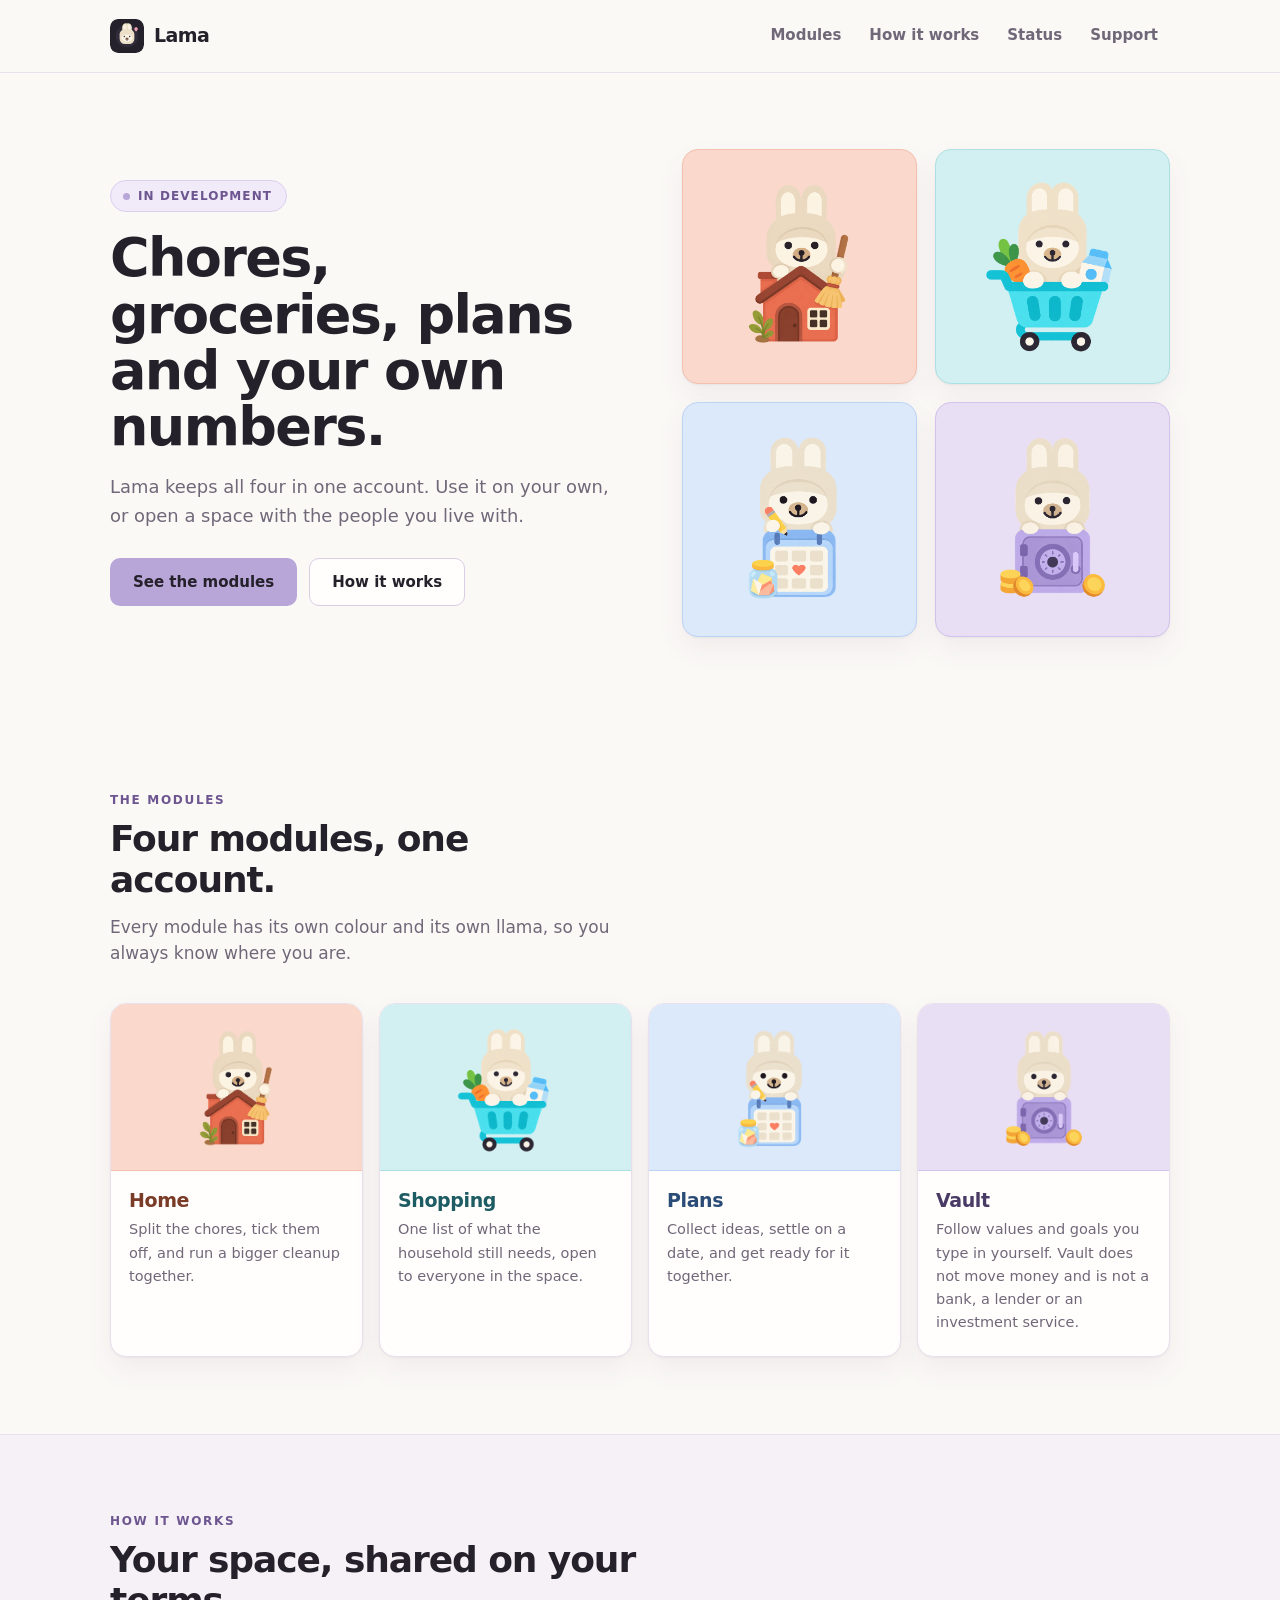
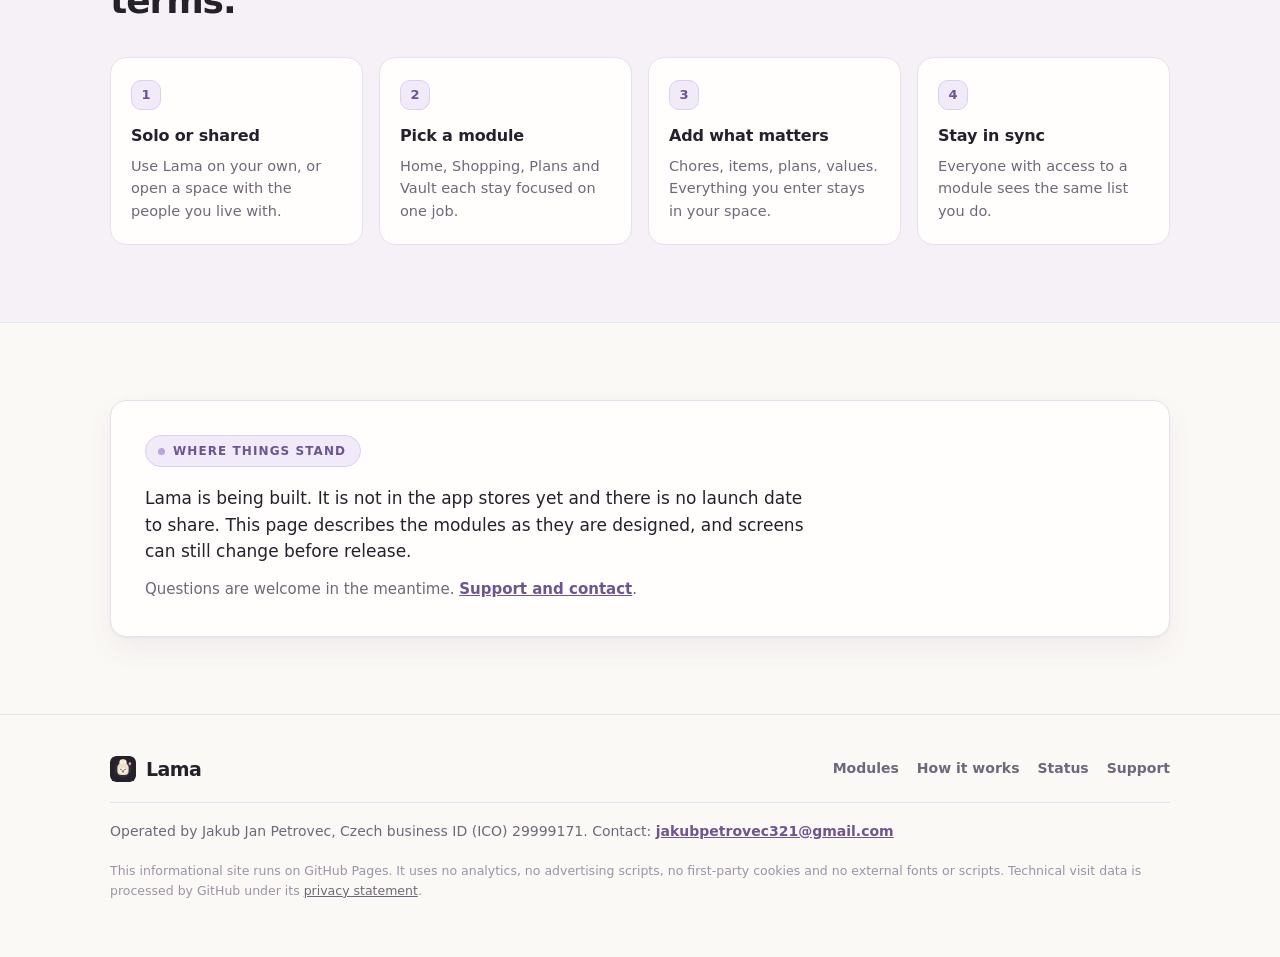
==== commit 60247013: "Make module tiles navigable and fix overlapping grid" ====
--- a/index.html
+++ b/index.html
@@ -1,154 +1,154 @@
-<!doctype html>
-<html lang="en">
-<head>
-<meta charset="utf-8">
-<meta name="viewport" content="width=device-width,initial-scale=1">
-<meta name="description" content="Lama keeps chores, the shopping list, shared plans and a vault of your own values in one account. Use it alone or share a space with the people you live with.">
-<meta name="theme-color" content="#FBF9F6" media="(prefers-color-scheme: light)">
-<meta name="theme-color" content="#24212B" media="(prefers-color-scheme: dark)">
-<title>Lama: chores, shopping, plans and your vault in one app</title>
-<link rel="icon" href="/assets/lama-icon.svg" type="image/svg+xml">
-<link rel="stylesheet" href="/style.css">
-</head>
-<body>
-<a class="skip" href="#main">Skip to content</a>
-
-<header class="topbar">
-  <div class="shell nav">
-    <a class="brand" href="/" aria-label="Lama, home">
-      <img class="brand-mark" src="/assets/lama-icon.svg" alt="" width="34" height="34">
-      <span>Lama</span>
-    </a>
-    <nav class="navlinks" aria-label="Sections">
-      <a href="#modules">Modules</a>
-      <a href="#how">How it works</a>
-      <a href="#status">Status</a>
-      <a href="/support/">Support</a>
-    </nav>
-  </div>
-</header>
-
-<main id="main">
-  <section class="shell hero">
-    <div class="hero-copy">
-      <p class="badge"><span class="badge-dot" aria-hidden="true"></span>In development</p>
-      <h1>Chores, groceries, plans and your own numbers.</h1>
-      <p class="lede">Lama keeps all four in one account. Use it on your own, or open a space with the people you live with.</p>
-      <div class="actions">
-        <a class="button" href="#modules">See the modules</a>
-        <a class="button button-quiet" href="#how">How it works</a>
-      </div>
-    </div>
-    <div class="hero-art" aria-hidden="true">
-      <div class="tile tile-home"><img src="/assets/lama-home-painted.png" alt="" width="220" height="220"></div>
-      <div class="tile tile-shopping"><img src="/assets/lama-shopping-app-v3.png" alt="" width="220" height="220"></div>
-      <div class="tile tile-plans"><img src="/assets/lama-plans-painted.png" alt="" width="220" height="220"></div>
-      <div class="tile tile-vault"><img src="/assets/lama-vault-app-v3.png" alt="" width="220" height="220"></div>
-    </div>
-  </section>
-
-  <section id="modules" class="shell section">
-    <div class="section-head">
-      <p class="eyebrow">The modules</p>
-      <h2>Four modules, one account.</h2>
-      <p class="section-lede">Every module has its own colour and its own llama, so you always know where you are.</p>
-    </div>
-    <div class="modules">
-      <article class="module module-home">
-        <div class="module-band">
-          <img src="/assets/lama-home-painted.png" alt="The Lama home llama sitting on a house with a broom" width="200" height="200" loading="lazy">
-        </div>
-        <div class="module-body">
-          <h3>Home</h3>
-          <p>Split the chores, tick them off, and run a bigger cleanup together.</p>
-        </div>
-      </article>
-      <article class="module module-shopping">
-        <div class="module-band">
-          <img src="/assets/lama-shopping-app-v3.png" alt="The Lama shopping llama riding in a full cart" width="200" height="200" loading="lazy">
-        </div>
-        <div class="module-body">
-          <h3>Shopping</h3>
-          <p>One list of what the household still needs, open to everyone in the space.</p>
-        </div>
-      </article>
-      <article class="module module-plans">
-        <div class="module-band">
-          <img src="/assets/lama-plans-painted.png" alt="The Lama plans llama holding a pencil next to a calendar" width="200" height="200" loading="lazy">
-        </div>
-        <div class="module-body">
-          <h3>Plans</h3>
-          <p>Collect ideas, settle on a date, and get ready for it together.</p>
-        </div>
-      </article>
-      <article class="module module-vault">
-        <div class="module-band">
-          <img src="/assets/lama-vault-app-v3.png" alt="The Lama vault llama leaning on a safe" width="200" height="200" loading="lazy">
-        </div>
-        <div class="module-body">
-          <h3>Vault</h3>
-          <p>Follow values and goals you type in yourself. Vault does not move money and is not a bank, a lender or an investment service.</p>
-        </div>
-      </article>
-    </div>
-  </section>
-
-  <section id="how" class="section section-soft">
-    <div class="shell">
-      <div class="section-head">
-        <p class="eyebrow">How it works</p>
-        <h2>Your space, shared on your terms.</h2>
-      </div>
-      <ol class="loop" role="list">
-        <li class="loop-step">
-          <b>Solo or shared</b>
-          <p>Use Lama on your own, or open a space with the people you live with.</p>
-        </li>
-        <li class="loop-step">
-          <b>Pick a module</b>
-          <p>Home, Shopping, Plans and Vault each stay focused on one job.</p>
-        </li>
-        <li class="loop-step">
-          <b>Add what matters</b>
-          <p>Chores, items, plans, values. Everything you enter stays in your space.</p>
-        </li>
-        <li class="loop-step">
-          <b>Stay in sync</b>
-          <p>Everyone with access to a module sees the same list you do.</p>
-        </li>
-      </ol>
-    </div>
-  </section>
-
-  <section id="status" class="shell section">
-    <div class="status">
-      <p class="badge"><span class="badge-dot" aria-hidden="true"></span>Where things stand</p>
-      <p class="status-text">Lama is being built. It is not in the app stores yet and there is no launch date to share. This page describes the modules as they are designed, and screens can still change before release.</p>
-      <p class="status-note">Questions are welcome in the meantime. <a href="/support/">Support and contact</a>.</p>
-    </div>
-  </section>
-</main>
-
-<footer class="footer">
-  <div class="shell footer-inner">
-    <div class="footer-top">
-      <a class="brand" href="/">
-        <img class="brand-mark" src="/assets/lama-icon.svg" alt="" width="26" height="26">
-        <span>Lama</span>
-      </a>
-      <nav class="footer-links" aria-label="Footer">
-        <a href="#modules">Modules</a>
-        <a href="#how">How it works</a>
-        <a href="#status">Status</a>
-        <a href="/support/">Support</a>
-      </nav>
-    </div>
-    <p class="footer-operator">
-      Operated by Jakub Jan Petrovec, Czech business ID (ICO) 29999171.
-      Contact: <a href="mailto:jakubpetrovec321@gmail.com">jakubpetrovec321@gmail.com</a>
-    </p>
-    <small>This informational site runs on GitHub Pages. It uses no analytics, no advertising scripts, no first-party cookies and no external fonts or scripts. Technical visit data is processed by GitHub under its <a href="https://docs.github.com/en/site-policy/privacy-policies/github-general-privacy-statement">privacy statement</a>.</small>
-  </div>
-</footer>
-</body>
-</html>
+<!doctype html>
+<html lang="en">
+<head>
+<meta charset="utf-8">
+<meta name="viewport" content="width=device-width,initial-scale=1">
+<meta name="description" content="Lama keeps chores, the shopping list, shared plans and a vault of your own values in one account. Use it alone or share a space with the people you live with.">
+<meta name="theme-color" content="#FBF9F6" media="(prefers-color-scheme: light)">
+<meta name="theme-color" content="#24212B" media="(prefers-color-scheme: dark)">
+<title>Lama: chores, shopping, plans and your vault in one app</title>
+<link rel="icon" href="/assets/lama-icon.svg" type="image/svg+xml">
+<link rel="stylesheet" href="/style.css">
+</head>
+<body>
+<a class="skip" href="#main">Skip to content</a>
+
+<header class="topbar">
+  <div class="shell nav">
+    <a class="brand" href="/" aria-label="Lama, home">
+      <img class="brand-mark" src="/assets/lama-icon.svg" alt="" width="34" height="34">
+      <span>Lama</span>
+    </a>
+    <nav class="navlinks" aria-label="Sections">
+      <a href="#modules">Modules</a>
+      <a href="#how">How it works</a>
+      <a href="#status">Status</a>
+      <a href="/support/">Support</a>
+    </nav>
+  </div>
+</header>
+
+<main id="main">
+  <section class="shell hero">
+    <div class="hero-copy">
+      <p class="badge"><span class="badge-dot" aria-hidden="true"></span>In development</p>
+      <h1>Chores, groceries, plans and your own numbers.</h1>
+      <p class="lede">Lama keeps all four in one account. Use it on your own, or open a space with the people you live with.</p>
+      <div class="actions">
+        <a class="button" href="#modules">See the modules</a>
+        <a class="button button-quiet" href="#how">How it works</a>
+      </div>
+    </div>
+    <nav class="hero-art" aria-label="Explore Lama modules">
+      <a class="tile tile-home" href="#module-home" aria-label="Explore Home"><img src="/assets/lama-home-painted.png" alt="" width="220" height="220"></a>
+      <a class="tile tile-shopping" href="#module-shopping" aria-label="Explore Shopping"><img src="/assets/lama-shopping-app-v3.png" alt="" width="220" height="220"></a>
+      <a class="tile tile-plans" href="#module-plans" aria-label="Explore Plans"><img src="/assets/lama-plans-painted.png" alt="" width="220" height="220"></a>
+      <a class="tile tile-vault" href="#module-vault" aria-label="Explore Vault"><img src="/assets/lama-vault-app-v3.png" alt="" width="220" height="220"></a>
+    </nav>
+  </section>
+
+  <section id="modules" class="shell section">
+    <div class="section-head">
+      <p class="eyebrow">The modules</p>
+      <h2>Four modules, one account.</h2>
+      <p class="section-lede">Every module has its own colour and its own llama, so you always know where you are.</p>
+    </div>
+    <div class="modules">
+      <article id="module-home" class="module module-home">
+        <div class="module-band">
+          <img src="/assets/lama-home-painted.png" alt="The Lama home llama sitting on a house with a broom" width="200" height="200" loading="lazy">
+        </div>
+        <div class="module-body">
+          <h3>Home</h3>
+          <p>Split the chores, tick them off, and run a bigger cleanup together.</p>
+        </div>
+      </article>
+      <article id="module-shopping" class="module module-shopping">
+        <div class="module-band">
+          <img src="/assets/lama-shopping-app-v3.png" alt="The Lama shopping llama riding in a full cart" width="200" height="200" loading="lazy">
+        </div>
+        <div class="module-body">
+          <h3>Shopping</h3>
+          <p>One list of what the household still needs, open to everyone in the space.</p>
+        </div>
+      </article>
+      <article id="module-plans" class="module module-plans">
+        <div class="module-band">
+          <img src="/assets/lama-plans-painted.png" alt="The Lama plans llama holding a pencil next to a calendar" width="200" height="200" loading="lazy">
+        </div>
+        <div class="module-body">
+          <h3>Plans</h3>
+          <p>Collect ideas, settle on a date, and get ready for it together.</p>
+        </div>
+      </article>
+      <article id="module-vault" class="module module-vault">
+        <div class="module-band">
+          <img src="/assets/lama-vault-app-v3.png" alt="The Lama vault llama leaning on a safe" width="200" height="200" loading="lazy">
+        </div>
+        <div class="module-body">
+          <h3>Vault</h3>
+          <p>Follow values and goals you type in yourself. Vault does not move money and is not a bank, a lender or an investment service.</p>
+        </div>
+      </article>
+    </div>
+  </section>
+
+  <section id="how" class="section section-soft">
+    <div class="shell">
+      <div class="section-head">
+        <p class="eyebrow">How it works</p>
+        <h2>Your space, shared on your terms.</h2>
+      </div>
+      <ol class="loop" role="list">
+        <li class="loop-step">
+          <b>Solo or shared</b>
+          <p>Use Lama on your own, or open a space with the people you live with.</p>
+        </li>
+        <li class="loop-step">
+          <b>Pick a module</b>
+          <p>Home, Shopping, Plans and Vault each stay focused on one job.</p>
+        </li>
+        <li class="loop-step">
+          <b>Add what matters</b>
+          <p>Chores, items, plans, values. Everything you enter stays in your space.</p>
+        </li>
+        <li class="loop-step">
+          <b>Stay in sync</b>
+          <p>Everyone with access to a module sees the same list you do.</p>
+        </li>
+      </ol>
+    </div>
+  </section>
+
+  <section id="status" class="shell section">
+    <div class="status">
+      <p class="badge"><span class="badge-dot" aria-hidden="true"></span>Where things stand</p>
+      <p class="status-text">Lama is being built. It is not in the app stores yet and there is no launch date to share. This page describes the modules as they are designed, and screens can still change before release.</p>
+      <p class="status-note">Questions are welcome in the meantime. <a href="/support/">Support and contact</a>.</p>
+    </div>
+  </section>
+</main>
+
+<footer class="footer">
+  <div class="shell footer-inner">
+    <div class="footer-top">
+      <a class="brand" href="/">
+        <img class="brand-mark" src="/assets/lama-icon.svg" alt="" width="26" height="26">
+        <span>Lama</span>
+      </a>
+      <nav class="footer-links" aria-label="Footer">
+        <a href="#modules">Modules</a>
+        <a href="#how">How it works</a>
+        <a href="#status">Status</a>
+        <a href="/support/">Support</a>
+      </nav>
+    </div>
+    <p class="footer-operator">
+      Operated by Jakub Jan Petrovec, Czech business ID (ICO) 29999171.
+      Contact: <a href="mailto:jakubpetrovec321@gmail.com">jakubpetrovec321@gmail.com</a>
+    </p>
+    <small>This informational site runs on GitHub Pages. It uses no analytics, no advertising scripts, no first-party cookies and no external fonts or scripts. Technical visit data is processed by GitHub under its <a href="https://docs.github.com/en/site-policy/privacy-policies/github-general-privacy-statement">privacy statement</a>.</small>
+  </div>
+</footer>
+</body>
+</html>
--- a/style.css
+++ b/style.css
@@ -1,616 +1,616 @@
-/* Lama informational site.
-   Light and dark are the same layout with a different set of custom properties.
-   No external fonts, no scripts, no tracking. */
-
-:root {
-  color-scheme: light dark;
-
-  --paper: #FBF9F6;
-  --paper-raised: #FFFEFC;
-  --paper-sunken: #F5F1F7;
-  --ink: #24212B;
-  --ink-soft: #6F6879;
-  --ink-faint: #9B93A5;
-  --line: #E8E0ED;
-  --line-strong: #D8CDE2;
-  --focus: #A88DCE;
-
-  --accent: #B9A6D9;
-  --accent-soft: #F1EAF9;
-  --accent-line: #DDCFF0;
-  --accent-ink: #6D5590;
-
-  --home: #FBD8CC;
-  --home-line: #F3C0AE;
-  --home-ink: #7A3B27;
-  --shopping: #D2F0F1;
-  --shopping-line: #ADE0E2;
-  --shopping-ink: #1D5C63;
-  --plans: #DCE9FB;
-  --plans-line: #BCD4F3;
-  --plans-ink: #2A4C77;
-  --vault: #E9DFF5;
-  --vault-line: #D3C2EB;
-  --vault-ink: #4A3B66;
-
-  --r-card: 16px;
-  --r-inner: 12px;
-  --r-chip: 10px;
-  --r-pill: 999px;
-
-  --shadow-card: 0 1px 2px rgba(80, 62, 100, 0.05), 0 12px 28px rgba(80, 62, 100, 0.07);
-  --shadow-lift: 0 2px 4px rgba(80, 62, 100, 0.06), 0 20px 40px rgba(80, 62, 100, 0.12);
-
-  --gutter: 20px;
-  --shell: 1060px;
-  --bar: 72px;
-}
-
-@media (prefers-color-scheme: dark) {
-  :root {
-    --paper: #24212B;
-    --paper-raised: #302C39;
-    --paper-sunken: #1B1921;
-    --ink: #FFF8E8;
-    --ink-soft: #B9ACC9;
-    --ink-faint: #8E819E;
-    --line: #443D4D;
-    --line-strong: #574C63;
-    --focus: #D1BDF2;
-
-    --accent: #B7A1DB;
-    --accent-soft: #3A3247;
-    --accent-line: #5B4A73;
-    --accent-ink: #C5B5E6;
-
-    --home: #4A2F26;
-    --home-line: #74483A;
-    --home-ink: #F3C3B0;
-    --shopping: #1E4247;
-    --shopping-line: #336269;
-    --shopping-ink: #A9E2E6;
-    --plans: #26364F;
-    --plans-line: #3F5678;
-    --plans-ink: #C0D6F3;
-    --vault: #3A3247;
-    --vault-line: #5B4A73;
-    --vault-ink: #C5B5E6;
-
-    --shadow-card: 0 1px 2px rgba(8, 6, 12, 0.4), 0 12px 28px rgba(8, 6, 12, 0.35);
-    --shadow-lift: 0 2px 4px rgba(8, 6, 12, 0.45), 0 20px 40px rgba(8, 6, 12, 0.45);
-  }
-}
-
-* { box-sizing: border-box; }
-
-html {
-  scroll-behavior: smooth;
-  background: var(--paper);
-  -webkit-text-size-adjust: 100%;
-}
-
-body {
-  margin: 0;
-  background: var(--paper);
-  color: var(--ink);
-  font-family: -apple-system, BlinkMacSystemFont, "Segoe UI", Roboto, system-ui, sans-serif;
-  font-size: 16px;
-  line-height: 1.55;
-}
-
-img { max-width: 100%; display: block; }
-a { color: inherit; }
-p { margin: 0 0 12px; }
-
-:focus-visible {
-  outline: 3px solid var(--focus);
-  outline-offset: 3px;
-  border-radius: 6px;
-}
-
-.skip {
-  position: absolute;
-  left: -9999px;
-  top: 8px;
-  background: var(--paper-raised);
-  border: 1px solid var(--line-strong);
-  border-radius: var(--r-chip);
-  font-weight: 700;
-  padding: 10px 16px;
-  z-index: 20;
-}
-.skip:focus { left: 16px; }
-
-.shell {
-  width: min(var(--shell), calc(100% - 2 * var(--gutter)));
-  margin-inline: auto;
-}
-
-section[id] { scroll-margin-top: calc(var(--bar) + 12px); }
-
-/* ------------------------------------------------------------------ top bar */
-
-.topbar {
-  background: var(--paper);
-  border-bottom: 1px solid var(--line);
-  position: sticky;
-  top: 0;
-  z-index: 10;
-}
-
-.nav {
-  align-items: center;
-  display: flex;
-  gap: 24px;
-  height: var(--bar);
-  justify-content: space-between;
-}
-
-.brand {
-  align-items: center;
-  display: flex;
-  font-size: 19px;
-  font-weight: 800;
-  gap: 10px;
-  letter-spacing: -0.03em;
-  text-decoration: none;
-}
-.brand-mark { border-radius: 24%; }
-
-.navlinks {
-  color: var(--ink-soft);
-  display: flex;
-  font-size: 15px;
-  font-weight: 600;
-  gap: 4px;
-}
-.navlinks a {
-  border-radius: var(--r-chip);
-  padding: 8px 12px;
-  text-decoration: none;
-  transition: background-color 160ms ease, color 160ms ease;
-}
-.navlinks a:hover {
-  background: var(--accent-soft);
-  color: var(--accent-ink);
-}
-.navlinks a[aria-current="page"] { color: var(--ink); }
-
-/* ---------------------------------------------------------------- type scale */
-
-h1, h2, h3 { margin: 0; letter-spacing: -0.03em; }
-
-h1 {
-  font-size: clamp(34px, 5.6vw, 54px);
-  line-height: 1.04;
-  margin: 18px 0 18px;
-  max-width: 15ch;
-}
-
-h2 {
-  font-size: clamp(26px, 3.4vw, 36px);
-  line-height: 1.12;
-}
-
-h3 {
-  font-size: 19px;
-  letter-spacing: -0.02em;
-  line-height: 1.25;
-  margin-bottom: 6px;
-}
-
-.lede {
-  color: var(--ink-soft);
-  font-size: clamp(17px, 1.4vw, 19px);
-  line-height: 1.6;
-  margin: 0;
-  max-width: 46ch;
-}
-
-.eyebrow {
-  color: var(--accent-ink);
-  font-size: 12px;
-  font-weight: 800;
-  letter-spacing: 0.14em;
-  margin: 0 0 10px;
-  text-transform: uppercase;
-}
-
-.badge {
-  align-items: center;
-  background: var(--accent-soft);
-  border: 1px solid var(--accent-line);
-  border-radius: var(--r-pill);
-  color: var(--accent-ink);
-  display: inline-flex;
-  font-size: 12px;
-  font-weight: 800;
-  gap: 8px;
-  letter-spacing: 0.09em;
-  margin: 0;
-  padding: 6px 14px 6px 12px;
-  text-transform: uppercase;
-}
-.badge-dot {
-  background: var(--accent);
-  border-radius: var(--r-pill);
-  height: 7px;
-  width: 7px;
-}
-
-/* ---------------------------------------------------------------- buttons */
-
-.button {
-  align-items: center;
-  background: var(--accent);
-  border: 1px solid transparent;
-  border-radius: var(--r-chip);
-  color: #24212B;
-  display: inline-flex;
-  font-size: 15px;
-  font-weight: 700;
-  justify-content: center;
-  min-height: 48px;
-  padding: 0 22px;
-  text-decoration: none;
-  transition: transform 160ms ease, box-shadow 160ms ease, background-color 160ms ease;
-}
-.button:hover {
-  box-shadow: var(--shadow-lift);
-  transform: translateY(-2px);
-}
-.button:active { transform: translateY(0); }
-
-.button-quiet {
-  background: var(--paper-raised);
-  border-color: var(--line-strong);
-  color: var(--ink);
-}
-
-/* ------------------------------------------------------------------- hero */
-
-.hero {
-  align-items: center;
-  display: grid;
-  gap: clamp(32px, 5vw, 64px);
-  grid-template-columns: 1.02fr 0.98fr;
-  padding: clamp(40px, 6vw, 76px) 0 clamp(48px, 6vw, 84px);
-}
-
-.actions {
-  display: flex;
-  flex-wrap: wrap;
-  gap: 12px;
-  margin-top: 28px;
-}
-
-.hero-art {
-  display: grid;
-  gap: clamp(12px, 1.6vw, 18px);
-  grid-template-columns: 1fr 1fr;
-}
-
-.tile {
-  align-items: center;
-  aspect-ratio: 1;
-  border: 1px solid var(--line);
-  border-radius: var(--r-card);
-  box-shadow: var(--shadow-card);
-  display: flex;
-  justify-content: center;
-  padding: 12%;
-}
-.tile img { height: 100%; object-fit: contain; width: 100%; }
-.tile-home { background: var(--home); border-color: var(--home-line); }
-.tile-shopping { background: var(--shopping); border-color: var(--shopping-line); margin-top: 22px; }
-.tile-plans { background: var(--plans); border-color: var(--plans-line); margin-top: -22px; }
-.tile-vault { background: var(--vault); border-color: var(--vault-line); }
-
-/* --------------------------------------------------------------- sections */
-
-.section { padding: clamp(48px, 6vw, 80px) 0; }
-.section-soft {
-  background: var(--paper-sunken);
-  border-top: 1px solid var(--line);
-  border-bottom: 1px solid var(--line);
-}
-
-.section-head { max-width: 52ch; }
-.section-lede {
-  color: var(--ink-soft);
-  font-size: 17px;
-  margin: 14px 0 0;
-}
-
-/* ---------------------------------------------------------------- modules */
-
-.modules {
-  display: grid;
-  gap: 16px;
-  grid-template-columns: repeat(4, 1fr);
-  margin-top: 36px;
-}
-
-/* Same shape as the card in the app: a tinted band on top, the words underneath. */
-.module {
-  background: var(--paper-raised);
-  border: 1px solid var(--line);
-  border-radius: var(--r-card);
-  box-shadow: var(--shadow-card);
-  display: flex;
-  flex-direction: column;
-  overflow: hidden;
-  transition: transform 180ms ease, box-shadow 180ms ease;
-}
-.module:hover {
-  box-shadow: var(--shadow-lift);
-  transform: translateY(-4px);
-}
-
-.module-band {
-  align-items: center;
-  border-bottom: 1px solid var(--line);
-  display: flex;
-  justify-content: center;
-  padding: 22px 18px 16px;
-}
-.module-band img {
-  height: clamp(96px, 11vw, 128px);
-  object-fit: contain;
-  width: auto;
-}
-
-.module-body { padding: 18px 18px 22px; }
-.module-body p {
-  color: var(--ink-soft);
-  font-size: 14.5px;
-  line-height: 1.6;
-  margin: 0;
-}
-
-.module-home .module-band { background: var(--home); border-bottom-color: var(--home-line); }
-.module-home h3 { color: var(--home-ink); }
-.module-shopping .module-band { background: var(--shopping); border-bottom-color: var(--shopping-line); }
-.module-shopping h3 { color: var(--shopping-ink); }
-.module-plans .module-band { background: var(--plans); border-bottom-color: var(--plans-line); }
-.module-plans h3 { color: var(--plans-ink); }
-.module-vault .module-band { background: var(--vault); border-bottom-color: var(--vault-line); }
-.module-vault h3 { color: var(--vault-ink); }
-
-/* --------------------------------------------------------------- how it works */
-
-.loop {
-  counter-reset: step;
-  display: grid;
-  gap: 16px;
-  grid-template-columns: repeat(4, 1fr);
-  list-style: none;
-  margin: 36px 0 0;
-  padding: 0;
-}
-
-.loop-step {
-  background: var(--paper-raised);
-  border: 1px solid var(--line);
-  border-radius: var(--r-card);
-  padding: 22px 20px;
-}
-.loop-step::before {
-  align-items: center;
-  background: var(--accent-soft);
-  border: 1px solid var(--accent-line);
-  border-radius: var(--r-chip);
-  color: var(--accent-ink);
-  content: counter(step);
-  counter-increment: step;
-  display: flex;
-  font-size: 13px;
-  font-weight: 800;
-  height: 28px;
-  justify-content: center;
-  margin-bottom: 14px;
-  width: 28px;
-}
-.loop-step b {
-  display: block;
-  font-size: 16px;
-  letter-spacing: -0.01em;
-}
-.loop-step p {
-  color: var(--ink-soft);
-  font-size: 14.5px;
-  margin: 6px 0 0;
-}
-
-/* ------------------------------------------------------------------ status */
-
-.status {
-  background: var(--paper-raised);
-  border: 1px solid var(--line);
-  border-radius: var(--r-card);
-  box-shadow: var(--shadow-card);
-  padding: clamp(24px, 3vw, 34px);
-}
-.status-text {
-  font-size: 17px;
-  margin: 18px 0 0;
-  max-width: 62ch;
-}
-.status-note {
-  color: var(--ink-soft);
-  font-size: 15px;
-  margin: 14px 0 0;
-}
-.status-note a { color: var(--accent-ink); font-weight: 700; }
-
-/* ------------------------------------------------------------------ footer */
-
-.footer {
-  border-top: 1px solid var(--line);
-  padding: 40px 0 56px;
-}
-.footer-inner { display: flex; flex-direction: column; gap: 18px; }
-.footer-top {
-  align-items: center;
-  display: flex;
-  flex-wrap: wrap;
-  gap: 16px 24px;
-  justify-content: space-between;
-}
-.footer-links {
-  color: var(--ink-soft);
-  display: flex;
-  flex-wrap: wrap;
-  font-size: 14px;
-  font-weight: 600;
-  gap: 18px;
-}
-.footer-links a {
-  text-decoration: none;
-  transition: color 160ms ease;
-}
-.footer-links a:hover { color: var(--ink); }
-
-.footer-operator {
-  border-top: 1px solid var(--line);
-  color: var(--ink-soft);
-  font-size: 14px;
-  margin: 0;
-  padding-top: 18px;
-}
-.footer-operator a { color: var(--accent-ink); font-weight: 700; }
-
-.footer small {
-  color: var(--ink-faint);
-  font-size: 12.5px;
-  line-height: 1.6;
-}
-.footer small a { color: var(--ink-soft); }
-
-/* ----------------------------------------------------------- support page */
-
-.page { padding: clamp(40px, 5vw, 68px) 0 clamp(48px, 6vw, 80px); }
-.page-head { max-width: 46ch; }
-.page-head h1 { margin-top: 16px; max-width: none; }
-.page-head .lede { margin-top: 16px; }
-
-.panels {
-  display: grid;
-  gap: 16px;
-  grid-template-columns: repeat(2, 1fr);
-  margin-top: 36px;
-}
-.panel {
-  background: var(--paper-raised);
-  border: 1px solid var(--line);
-  border-radius: var(--r-card);
-  box-shadow: var(--shadow-card);
-  padding: clamp(20px, 2.4vw, 28px);
-}
-.panel h2 { font-size: 20px; line-height: 1.3; }
-.panel p, .panel li {
-  color: var(--ink-soft);
-  font-size: 15px;
-  line-height: 1.6;
-}
-.panel p { margin: 12px 0 0; }
-.panel ul { margin: 12px 0 0; padding-left: 20px; }
-.panel li { margin-bottom: 6px; }
-.panel-wide { grid-column: 1 / -1; }
-
-.mail {
-  align-items: center;
-  background: var(--accent-soft);
-  border: 1px solid var(--accent-line);
-  border-radius: var(--r-chip);
-  color: var(--accent-ink);
-  display: inline-flex;
-  font-size: 15px;
-  font-weight: 700;
-  margin-top: 16px;
-  min-height: 48px;
-  padding: 0 18px;
-  text-decoration: none;
-  transition: background-color 160ms ease;
-  word-break: break-word;
-}
-.mail:hover { background: var(--paper-sunken); }
-
-.panel .warn {
-  background: var(--home);
-  border: 1px solid var(--home-line);
-  border-radius: var(--r-inner);
-  color: var(--home-ink);
-  font-size: 15px;
-  font-weight: 600;
-  margin-top: 16px;
-  padding: 14px 16px;
-}
-
-.facts { margin: 16px 0 0; }
-.facts div {
-  border-top: 1px solid var(--line);
-  display: flex;
-  flex-wrap: wrap;
-  gap: 4px 16px;
-  justify-content: space-between;
-  padding: 12px 0;
-}
-.facts dt {
-  color: var(--ink-faint);
-  font-size: 12px;
-  font-weight: 800;
-  letter-spacing: 0.09em;
-  text-transform: uppercase;
-}
-.facts dd { font-size: 15px; font-weight: 600; margin: 0; word-break: break-word; }
-.facts a { color: var(--accent-ink); }
-
-/* ------------------------------------------------------------- adaptation */
-
-@media (prefers-reduced-motion: reduce) {
-  html { scroll-behavior: auto; }
-  * { transition: none !important; }
-  .button:hover, .module:hover { transform: none; }
-}
-
-@media (max-width: 900px) {
-  .modules, .loop { grid-template-columns: repeat(2, 1fr); }
-}
-
-@media (max-width: 780px) {
-  .hero {
-    grid-template-columns: 1fr;
-    padding-top: 32px;
-  }
-  /* Copy first on narrow screens: the headline should not sit below a screenful of llamas. */
-  .hero-art {
-    margin-top: 4px;
-    max-width: 440px;
-    width: 100%;
-  }
-  h1 { max-width: none; }
-  .lede { max-width: none; }
-  .panels { grid-template-columns: 1fr; }
-}
-
-/* The page is one short scroll and the footer repeats every link, so the narrow bar keeps
-   only Support, which is the one destination that is not on this page. */
-@media (max-width: 640px) {
-  .navlinks { font-size: 14px; gap: 0; }
-  .navlinks a:not(:last-child) { display: none; }
-  .navlinks a:last-child {
-    background: var(--accent-soft);
-    border: 1px solid var(--accent-line);
-    color: var(--accent-ink);
-    padding: 9px 14px;
-  }
-}
-
-@media (max-width: 460px) {
-  :root { --gutter: 16px; }
-  .brand { font-size: 18px; }
-  .modules, .loop { grid-template-columns: 1fr; }
-  .actions .button { flex: 1 1 100%; }
-  .tile-shopping, .tile-plans { margin-top: 0; }
-}
+/* Lama informational site.
+   Light and dark are the same layout with a different set of custom properties.
+   No external fonts, no scripts, no tracking. */
+
+:root {
+  color-scheme: light dark;
+
+  --paper: #FBF9F6;
+  --paper-raised: #FFFEFC;
+  --paper-sunken: #F5F1F7;
+  --ink: #24212B;
+  --ink-soft: #6F6879;
+  --ink-faint: #9B93A5;
+  --line: #E8E0ED;
+  --line-strong: #D8CDE2;
+  --focus: #A88DCE;
+
+  --accent: #B9A6D9;
+  --accent-soft: #F1EAF9;
+  --accent-line: #DDCFF0;
+  --accent-ink: #6D5590;
+
+  --home: #FBD8CC;
+  --home-line: #F3C0AE;
+  --home-ink: #7A3B27;
+  --shopping: #D2F0F1;
+  --shopping-line: #ADE0E2;
+  --shopping-ink: #1D5C63;
+  --plans: #DCE9FB;
+  --plans-line: #BCD4F3;
+  --plans-ink: #2A4C77;
+  --vault: #E9DFF5;
+  --vault-line: #D3C2EB;
+  --vault-ink: #4A3B66;
+
+  --r-card: 16px;
+  --r-inner: 12px;
+  --r-chip: 10px;
+  --r-pill: 999px;
+
+  --shadow-card: 0 1px 2px rgba(80, 62, 100, 0.05), 0 12px 28px rgba(80, 62, 100, 0.07);
+  --shadow-lift: 0 2px 4px rgba(80, 62, 100, 0.06), 0 20px 40px rgba(80, 62, 100, 0.12);
+
+  --gutter: 20px;
+  --shell: 1060px;
+  --bar: 72px;
+}
+
+@media (prefers-color-scheme: dark) {
+  :root {
+    --paper: #24212B;
+    --paper-raised: #302C39;
+    --paper-sunken: #1B1921;
+    --ink: #FFF8E8;
+    --ink-soft: #B9ACC9;
+    --ink-faint: #8E819E;
+    --line: #443D4D;
+    --line-strong: #574C63;
+    --focus: #D1BDF2;
+
+    --accent: #B7A1DB;
+    --accent-soft: #3A3247;
+    --accent-line: #5B4A73;
+    --accent-ink: #C5B5E6;
+
+    --home: #4A2F26;
+    --home-line: #74483A;
+    --home-ink: #F3C3B0;
+    --shopping: #1E4247;
+    --shopping-line: #336269;
+    --shopping-ink: #A9E2E6;
+    --plans: #26364F;
+    --plans-line: #3F5678;
+    --plans-ink: #C0D6F3;
+    --vault: #3A3247;
+    --vault-line: #5B4A73;
+    --vault-ink: #C5B5E6;
+
+    --shadow-card: 0 1px 2px rgba(8, 6, 12, 0.4), 0 12px 28px rgba(8, 6, 12, 0.35);
+    --shadow-lift: 0 2px 4px rgba(8, 6, 12, 0.45), 0 20px 40px rgba(8, 6, 12, 0.45);
+  }
+}
+
+* { box-sizing: border-box; }
+
+html {
+  scroll-behavior: smooth;
+  background: var(--paper);
+  -webkit-text-size-adjust: 100%;
+}
+
+body {
+  margin: 0;
+  background: var(--paper);
+  color: var(--ink);
+  font-family: -apple-system, BlinkMacSystemFont, "Segoe UI", Roboto, system-ui, sans-serif;
+  font-size: 16px;
+  line-height: 1.55;
+}
+
+img { max-width: 100%; display: block; }
+a { color: inherit; }
+p { margin: 0 0 12px; }
+
+:focus-visible {
+  outline: 3px solid var(--focus);
+  outline-offset: 3px;
+  border-radius: 6px;
+}
+
+.skip {
+  position: absolute;
+  left: -9999px;
+  top: 8px;
+  background: var(--paper-raised);
+  border: 1px solid var(--line-strong);
+  border-radius: var(--r-chip);
+  font-weight: 700;
+  padding: 10px 16px;
+  z-index: 20;
+}
+.skip:focus { left: 16px; }
+
+.shell {
+  width: min(var(--shell), calc(100% - 2 * var(--gutter)));
+  margin-inline: auto;
+}
+
+section[id], article[id] { scroll-margin-top: calc(var(--bar) + 12px); }
+
+/* ------------------------------------------------------------------ top bar */
+
+.topbar {
+  background: var(--paper);
+  border-bottom: 1px solid var(--line);
+  position: sticky;
+  top: 0;
+  z-index: 10;
+}
+
+.nav {
+  align-items: center;
+  display: flex;
+  gap: 24px;
+  height: var(--bar);
+  justify-content: space-between;
+}
+
+.brand {
+  align-items: center;
+  display: flex;
+  font-size: 19px;
+  font-weight: 800;
+  gap: 10px;
+  letter-spacing: -0.03em;
+  text-decoration: none;
+}
+.brand-mark { border-radius: 24%; }
+
+.navlinks {
+  color: var(--ink-soft);
+  display: flex;
+  font-size: 15px;
+  font-weight: 600;
+  gap: 4px;
+}
+.navlinks a {
+  border-radius: var(--r-chip);
+  padding: 8px 12px;
+  text-decoration: none;
+  transition: background-color 160ms ease, color 160ms ease;
+}
+.navlinks a:hover {
+  background: var(--accent-soft);
+  color: var(--accent-ink);
+}
+.navlinks a[aria-current="page"] { color: var(--ink); }
+
+/* ---------------------------------------------------------------- type scale */
+
+h1, h2, h3 { margin: 0; letter-spacing: -0.03em; }
+
+h1 {
+  font-size: clamp(34px, 5.6vw, 54px);
+  line-height: 1.04;
+  margin: 18px 0 18px;
+  max-width: 15ch;
+}
+
+h2 {
+  font-size: clamp(26px, 3.4vw, 36px);
+  line-height: 1.12;
+}
+
+h3 {
+  font-size: 19px;
+  letter-spacing: -0.02em;
+  line-height: 1.25;
+  margin-bottom: 6px;
+}
+
+.lede {
+  color: var(--ink-soft);
+  font-size: clamp(17px, 1.4vw, 19px);
+  line-height: 1.6;
+  margin: 0;
+  max-width: 46ch;
+}
+
+.eyebrow {
+  color: var(--accent-ink);
+  font-size: 12px;
+  font-weight: 800;
+  letter-spacing: 0.14em;
+  margin: 0 0 10px;
+  text-transform: uppercase;
+}
+
+.badge {
+  align-items: center;
+  background: var(--accent-soft);
+  border: 1px solid var(--accent-line);
+  border-radius: var(--r-pill);
+  color: var(--accent-ink);
+  display: inline-flex;
+  font-size: 12px;
+  font-weight: 800;
+  gap: 8px;
+  letter-spacing: 0.09em;
+  margin: 0;
+  padding: 6px 14px 6px 12px;
+  text-transform: uppercase;
+}
+.badge-dot {
+  background: var(--accent);
+  border-radius: var(--r-pill);
+  height: 7px;
+  width: 7px;
+}
+
+/* ---------------------------------------------------------------- buttons */
+
+.button {
+  align-items: center;
+  background: var(--accent);
+  border: 1px solid transparent;
+  border-radius: var(--r-chip);
+  color: #24212B;
+  display: inline-flex;
+  font-size: 15px;
+  font-weight: 700;
+  justify-content: center;
+  min-height: 48px;
+  padding: 0 22px;
+  text-decoration: none;
+  transition: transform 160ms ease, box-shadow 160ms ease, background-color 160ms ease;
+}
+.button:hover {
+  box-shadow: var(--shadow-lift);
+  transform: translateY(-2px);
+}
+.button:active { transform: translateY(0); }
+
+.button-quiet {
+  background: var(--paper-raised);
+  border-color: var(--line-strong);
+  color: var(--ink);
+}
+
+/* ------------------------------------------------------------------- hero */
+
+.hero {
+  align-items: center;
+  display: grid;
+  gap: clamp(32px, 5vw, 64px);
+  grid-template-columns: 1.02fr 0.98fr;
+  padding: clamp(40px, 6vw, 76px) 0 clamp(48px, 6vw, 84px);
+}
+
+.actions {
+  display: flex;
+  flex-wrap: wrap;
+  gap: 12px;
+  margin-top: 28px;
+}
+
+.hero-art {
+  display: grid;
+  gap: clamp(12px, 1.6vw, 18px);
+  grid-template-columns: 1fr 1fr;
+}
+
+.tile {
+  align-items: center;
+  aspect-ratio: 1;
+  border: 1px solid var(--line);
+  border-radius: var(--r-card);
+  box-shadow: var(--shadow-card);
+  display: flex;
+  justify-content: center;
+  padding: 12%;
+}
+.tile img { height: 100%; object-fit: contain; width: 100%; }
+.tile-home { background: var(--home); border-color: var(--home-line); }
+.tile-shopping { background: var(--shopping); border-color: var(--shopping-line); }
+.tile-plans { background: var(--plans); border-color: var(--plans-line); }
+.tile-vault { background: var(--vault); border-color: var(--vault-line); }
+
+/* --------------------------------------------------------------- sections */
+
+.section { padding: clamp(48px, 6vw, 80px) 0; }
+.section-soft {
+  background: var(--paper-sunken);
+  border-top: 1px solid var(--line);
+  border-bottom: 1px solid var(--line);
+}
+
+.section-head { max-width: 52ch; }
+.section-lede {
+  color: var(--ink-soft);
+  font-size: 17px;
+  margin: 14px 0 0;
+}
+
+/* ---------------------------------------------------------------- modules */
+
+.modules {
+  display: grid;
+  gap: 16px;
+  grid-template-columns: repeat(4, 1fr);
+  margin-top: 36px;
+}
+
+/* Same shape as the card in the app: a tinted band on top, the words underneath. */
+.module {
+  background: var(--paper-raised);
+  border: 1px solid var(--line);
+  border-radius: var(--r-card);
+  box-shadow: var(--shadow-card);
+  display: flex;
+  flex-direction: column;
+  overflow: hidden;
+  transition: transform 180ms ease, box-shadow 180ms ease;
+}
+.module:hover {
+  box-shadow: var(--shadow-lift);
+  transform: translateY(-4px);
+}
+
+.module-band {
+  align-items: center;
+  border-bottom: 1px solid var(--line);
+  display: flex;
+  justify-content: center;
+  padding: 22px 18px 16px;
+}
+.module-band img {
+  height: clamp(96px, 11vw, 128px);
+  object-fit: contain;
+  width: auto;
+}
+
+.module-body { padding: 18px 18px 22px; }
+.module-body p {
+  color: var(--ink-soft);
+  font-size: 14.5px;
+  line-height: 1.6;
+  margin: 0;
+}
+
+.module-home .module-band { background: var(--home); border-bottom-color: var(--home-line); }
+.module-home h3 { color: var(--home-ink); }
+.module-shopping .module-band { background: var(--shopping); border-bottom-color: var(--shopping-line); }
+.module-shopping h3 { color: var(--shopping-ink); }
+.module-plans .module-band { background: var(--plans); border-bottom-color: var(--plans-line); }
+.module-plans h3 { color: var(--plans-ink); }
+.module-vault .module-band { background: var(--vault); border-bottom-color: var(--vault-line); }
+.module-vault h3 { color: var(--vault-ink); }
+
+/* --------------------------------------------------------------- how it works */
+
+.loop {
+  counter-reset: step;
+  display: grid;
+  gap: 16px;
+  grid-template-columns: repeat(4, 1fr);
+  list-style: none;
+  margin: 36px 0 0;
+  padding: 0;
+}
+
+.loop-step {
+  background: var(--paper-raised);
+  border: 1px solid var(--line);
+  border-radius: var(--r-card);
+  padding: 22px 20px;
+}
+.loop-step::before {
+  align-items: center;
+  background: var(--accent-soft);
+  border: 1px solid var(--accent-line);
+  border-radius: var(--r-chip);
+  color: var(--accent-ink);
+  content: counter(step);
+  counter-increment: step;
+  display: flex;
+  font-size: 13px;
+  font-weight: 800;
+  height: 28px;
+  justify-content: center;
+  margin-bottom: 14px;
+  width: 28px;
+}
+.loop-step b {
+  display: block;
+  font-size: 16px;
+  letter-spacing: -0.01em;
+}
+.loop-step p {
+  color: var(--ink-soft);
+  font-size: 14.5px;
+  margin: 6px 0 0;
+}
+
+/* ------------------------------------------------------------------ status */
+
+.status {
+  background: var(--paper-raised);
+  border: 1px solid var(--line);
+  border-radius: var(--r-card);
+  box-shadow: var(--shadow-card);
+  padding: clamp(24px, 3vw, 34px);
+}
+.status-text {
+  font-size: 17px;
+  margin: 18px 0 0;
+  max-width: 62ch;
+}
+.status-note {
+  color: var(--ink-soft);
+  font-size: 15px;
+  margin: 14px 0 0;
+}
+.status-note a { color: var(--accent-ink); font-weight: 700; }
+
+/* ------------------------------------------------------------------ footer */
+
+.footer {
+  border-top: 1px solid var(--line);
+  padding: 40px 0 56px;
+}
+.footer-inner { display: flex; flex-direction: column; gap: 18px; }
+.footer-top {
+  align-items: center;
+  display: flex;
+  flex-wrap: wrap;
+  gap: 16px 24px;
+  justify-content: space-between;
+}
+.footer-links {
+  color: var(--ink-soft);
+  display: flex;
+  flex-wrap: wrap;
+  font-size: 14px;
+  font-weight: 600;
+  gap: 18px;
+}
+.footer-links a {
+  text-decoration: none;
+  transition: color 160ms ease;
+}
+.footer-links a:hover { color: var(--ink); }
+
+.footer-operator {
+  border-top: 1px solid var(--line);
+  color: var(--ink-soft);
+  font-size: 14px;
+  margin: 0;
+  padding-top: 18px;
+}
+.footer-operator a { color: var(--accent-ink); font-weight: 700; }
+
+.footer small {
+  color: var(--ink-faint);
+  font-size: 12.5px;
+  line-height: 1.6;
+}
+.footer small a { color: var(--ink-soft); }
+
+/* ----------------------------------------------------------- support page */
+
+.page { padding: clamp(40px, 5vw, 68px) 0 clamp(48px, 6vw, 80px); }
+.page-head { max-width: 46ch; }
+.page-head h1 { margin-top: 16px; max-width: none; }
+.page-head .lede { margin-top: 16px; }
+
+.panels {
+  display: grid;
+  gap: 16px;
+  grid-template-columns: repeat(2, 1fr);
+  margin-top: 36px;
+}
+.panel {
+  background: var(--paper-raised);
+  border: 1px solid var(--line);
+  border-radius: var(--r-card);
+  box-shadow: var(--shadow-card);
+  padding: clamp(20px, 2.4vw, 28px);
+}
+.panel h2 { font-size: 20px; line-height: 1.3; }
+.panel p, .panel li {
+  color: var(--ink-soft);
+  font-size: 15px;
+  line-height: 1.6;
+}
+.panel p { margin: 12px 0 0; }
+.panel ul { margin: 12px 0 0; padding-left: 20px; }
+.panel li { margin-bottom: 6px; }
+.panel-wide { grid-column: 1 / -1; }
+
+.mail {
+  align-items: center;
+  background: var(--accent-soft);
+  border: 1px solid var(--accent-line);
+  border-radius: var(--r-chip);
+  color: var(--accent-ink);
+  display: inline-flex;
+  font-size: 15px;
+  font-weight: 700;
+  margin-top: 16px;
+  min-height: 48px;
+  padding: 0 18px;
+  text-decoration: none;
+  transition: background-color 160ms ease;
+  word-break: break-word;
+}
+.mail:hover { background: var(--paper-sunken); }
+
+.panel .warn {
+  background: var(--home);
+  border: 1px solid var(--home-line);
+  border-radius: var(--r-inner);
+  color: var(--home-ink);
+  font-size: 15px;
+  font-weight: 600;
+  margin-top: 16px;
+  padding: 14px 16px;
+}
+
+.facts { margin: 16px 0 0; }
+.facts div {
+  border-top: 1px solid var(--line);
+  display: flex;
+  flex-wrap: wrap;
+  gap: 4px 16px;
+  justify-content: space-between;
+  padding: 12px 0;
+}
+.facts dt {
+  color: var(--ink-faint);
+  font-size: 12px;
+  font-weight: 800;
+  letter-spacing: 0.09em;
+  text-transform: uppercase;
+}
+.facts dd { font-size: 15px; font-weight: 600; margin: 0; word-break: break-word; }
+.facts a { color: var(--accent-ink); }
+
+/* ------------------------------------------------------------- adaptation */
+
+@media (prefers-reduced-motion: reduce) {
+  html { scroll-behavior: auto; }
+  * { transition: none !important; }
+  .button:hover, .module:hover { transform: none; }
+}
+
+@media (max-width: 900px) {
+  .modules, .loop { grid-template-columns: repeat(2, 1fr); }
+}
+
+@media (max-width: 780px) {
+  .hero {
+    grid-template-columns: 1fr;
+    padding-top: 32px;
+  }
+  /* Copy first on narrow screens: the headline should not sit below a screenful of llamas. */
+  .hero-art {
+    margin-top: 4px;
+    max-width: 440px;
+    width: 100%;
+  }
+  h1 { max-width: none; }
+  .lede { max-width: none; }
+  .panels { grid-template-columns: 1fr; }
+}
+
+/* The page is one short scroll and the footer repeats every link, so the narrow bar keeps
+   only Support, which is the one destination that is not on this page. */
+@media (max-width: 640px) {
+  .navlinks { font-size: 14px; gap: 0; }
+  .navlinks a:not(:last-child) { display: none; }
+  .navlinks a:last-child {
+    background: var(--accent-soft);
+    border: 1px solid var(--accent-line);
+    color: var(--accent-ink);
+    padding: 9px 14px;
+  }
+}
+
+@media (max-width: 460px) {
+  :root { --gutter: 16px; }
+  .brand { font-size: 18px; }
+  .modules, .loop { grid-template-columns: 1fr; }
+  .actions .button { flex: 1 1 100%; }
+  .tile-shopping, .tile-plans { margin-top: 0; }
+}
